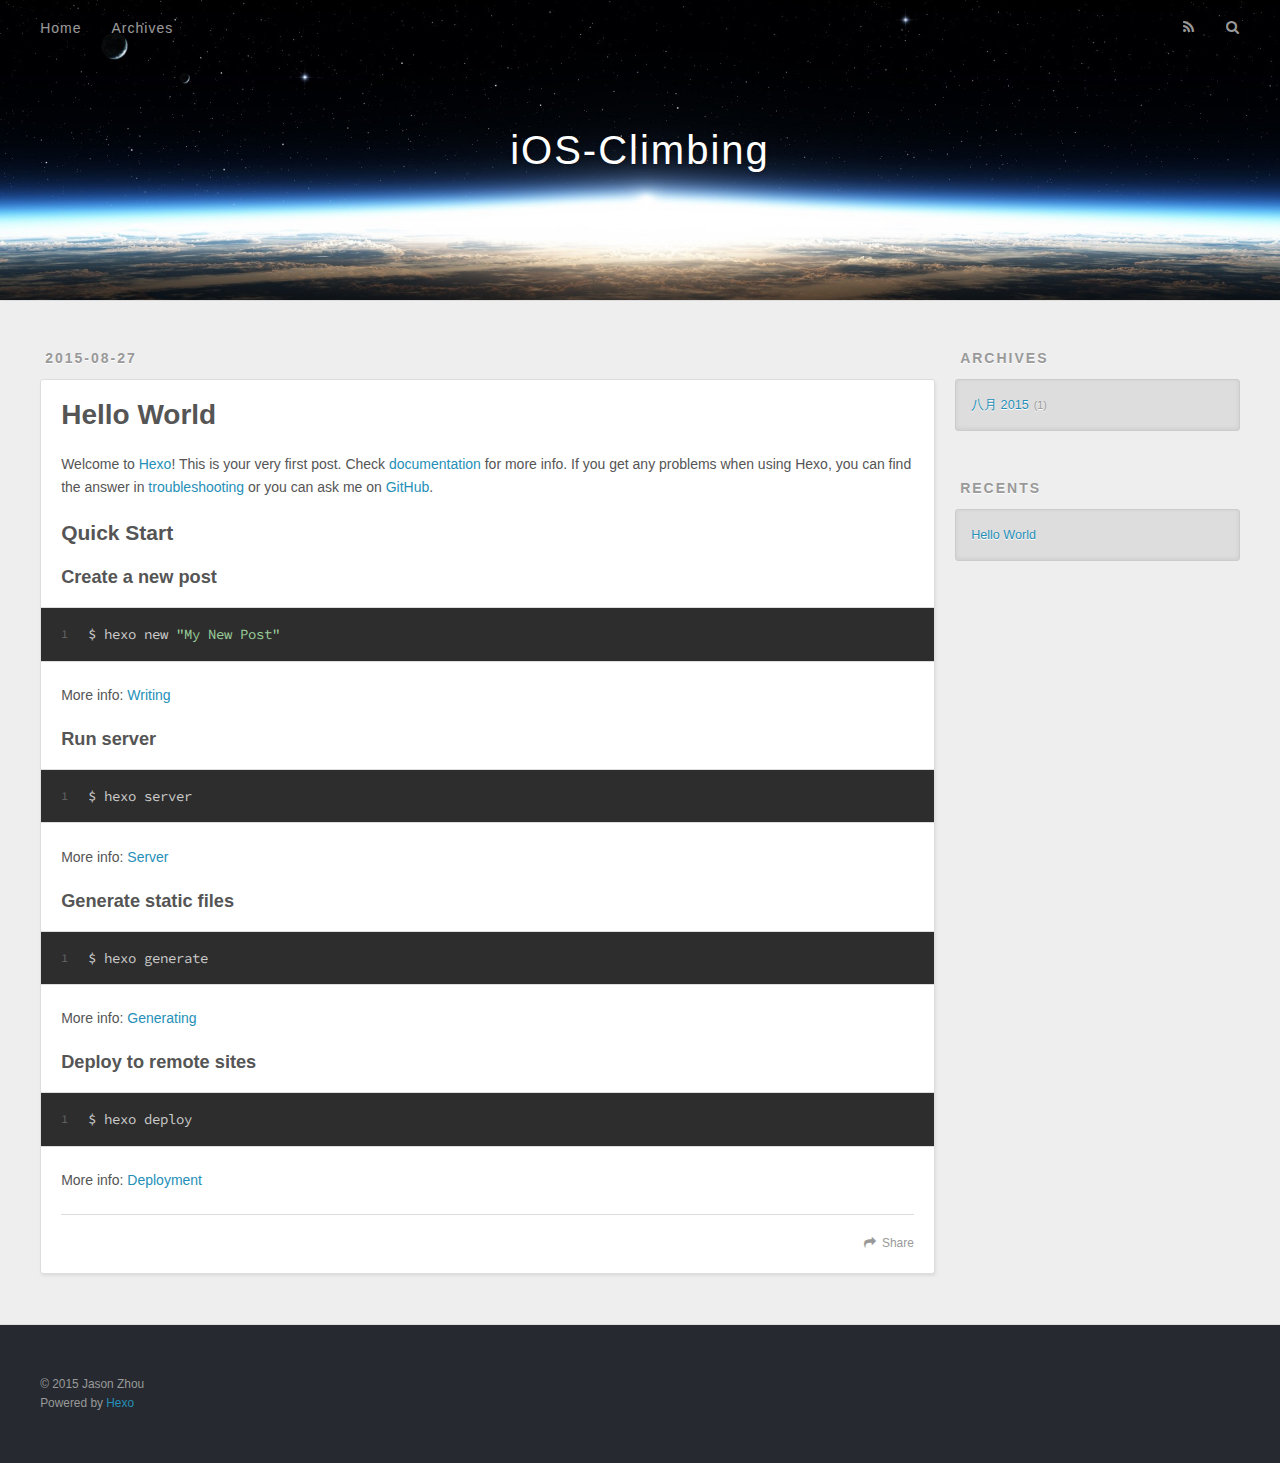
==== index.html @ b8e38a0d "Site updated: 2015-08-28 08:57:42" ====
<!DOCTYPE html>
<html>
<head>
  <meta charset="utf-8">
  
  <title>iOS-Climbing</title>
  <meta name="viewport" content="width=device-width, initial-scale=1, maximum-scale=1">
  <meta name="description" content="专注高级的iOS进阶技术学习讨论">
<meta property="og:type" content="website">
<meta property="og:title" content="iOS-Climbing">
<meta property="og:url" content="http://yoursite.com/index.html">
<meta property="og:site_name" content="iOS-Climbing">
<meta property="og:description" content="专注高级的iOS进阶技术学习讨论">
<meta name="twitter:card" content="summary">
<meta name="twitter:title" content="iOS-Climbing">
<meta name="twitter:description" content="专注高级的iOS进阶技术学习讨论">
  
    <link rel="alternative" href="/atom.xml" title="iOS-Climbing" type="application/atom+xml">
  
  
    <link rel="icon" href="/favicon.png">
  
  <link href="//fonts.googleapis.com/css?family=Source+Code+Pro" rel="stylesheet" type="text/css">
  <link rel="stylesheet" href="/css/style.css" type="text/css">
  

</head>
<body>
  <div id="container">
    <div id="wrap">
      <header id="header">
  <div id="banner"></div>
  <div id="header-outer" class="outer">
    <div id="header-title" class="inner">
      <h1 id="logo-wrap">
        <a href="/" id="logo">iOS-Climbing</a>
      </h1>
      
    </div>
    <div id="header-inner" class="inner">
      <nav id="main-nav">
        <a id="main-nav-toggle" class="nav-icon"></a>
        
          <a class="main-nav-link" href="/">Home</a>
        
          <a class="main-nav-link" href="/archives">Archives</a>
        
      </nav>
      <nav id="sub-nav">
        
          <a id="nav-rss-link" class="nav-icon" href="/atom.xml" title="RSS Feed"></a>
        
        <a id="nav-search-btn" class="nav-icon" title="Search"></a>
      </nav>
      <div id="search-form-wrap">
        <form action="//google.com/search" method="get" accept-charset="UTF-8" class="search-form"><input type="search" name="q" results="0" class="search-form-input" placeholder="Search"><button type="submit" class="search-form-submit">&#xF002;</button><input type="hidden" name="sitesearch" value="http://yoursite.com"></form>
      </div>
    </div>
  </div>
</header>
      <div class="outer">
        <section id="main">
  
    <article id="post-hello-world" class="article article-type-post" itemscope itemprop="blogPost">
  <div class="article-meta">
    <a href="/2015/08/27/hello-world/" class="article-date">
  <time datetime="2015-08-27T14:31:22.000Z" itemprop="datePublished">2015-08-27</time>
</a>
    
  </div>
  <div class="article-inner">
    
    
      <header class="article-header">
        
  
    <h1 itemprop="name">
      <a class="article-title" href="/2015/08/27/hello-world/">Hello World</a>
    </h1>
  

      </header>
    
    <div class="article-entry" itemprop="articleBody">
      
        <p>Welcome to <a href="http://hexo.io/" target="_blank" rel="external">Hexo</a>! This is your very first post. Check <a href="http://hexo.io/docs/" target="_blank" rel="external">documentation</a> for more info. If you get any problems when using Hexo, you can find the answer in <a href="http://hexo.io/docs/troubleshooting.html" target="_blank" rel="external">troubleshooting</a> or you can ask me on <a href="https://github.com/hexojs/hexo/issues" target="_blank" rel="external">GitHub</a>.</p>
<h2 id="Quick_Start">Quick Start</h2><h3 id="Create_a_new_post">Create a new post</h3><figure class="highlight bash"><table><tr><td class="gutter"><pre><span class="line">1</span><br></pre></td><td class="code"><pre><span class="line">$ hexo new <span class="string">"My New Post"</span></span><br></pre></td></tr></table></figure>
<p>More info: <a href="http://hexo.io/docs/writing.html" target="_blank" rel="external">Writing</a></p>
<h3 id="Run_server">Run server</h3><figure class="highlight bash"><table><tr><td class="gutter"><pre><span class="line">1</span><br></pre></td><td class="code"><pre><span class="line">$ hexo server</span><br></pre></td></tr></table></figure>
<p>More info: <a href="http://hexo.io/docs/server.html" target="_blank" rel="external">Server</a></p>
<h3 id="Generate_static_files">Generate static files</h3><figure class="highlight bash"><table><tr><td class="gutter"><pre><span class="line">1</span><br></pre></td><td class="code"><pre><span class="line">$ hexo generate</span><br></pre></td></tr></table></figure>
<p>More info: <a href="http://hexo.io/docs/generating.html" target="_blank" rel="external">Generating</a></p>
<h3 id="Deploy_to_remote_sites">Deploy to remote sites</h3><figure class="highlight bash"><table><tr><td class="gutter"><pre><span class="line">1</span><br></pre></td><td class="code"><pre><span class="line">$ hexo deploy</span><br></pre></td></tr></table></figure>
<p>More info: <a href="http://hexo.io/docs/deployment.html" target="_blank" rel="external">Deployment</a></p>

      
    </div>
    <footer class="article-footer">
      <a data-url="http://yoursite.com/2015/08/27/hello-world/" data-id="ciduxd9170000769v9jvogyg9" class="article-share-link">Share</a>
      
      
    </footer>
  </div>
  
</article>


  
  
</section>
        
          <aside id="sidebar">
  
    
  
    
  
    
  
    
  <div class="widget-wrap">
    <h3 class="widget-title">Archives</h3>
    <div class="widget">
      <ul class="archive-list"><li class="archive-list-item"><a class="archive-list-link" href="/archives/2015/08/">八月 2015</a><span class="archive-list-count">1</span></li></ul>
    </div>
  </div>

  
    
  <div class="widget-wrap">
    <h3 class="widget-title">Recents</h3>
    <div class="widget">
      <ul>
        
          <li>
            <a href="/2015/08/27/hello-world/">Hello World</a>
          </li>
        
      </ul>
    </div>
  </div>

  
</aside>
        
      </div>
      <footer id="footer">
  
  <div class="outer">
    <div id="footer-info" class="inner">
      &copy; 2015 Jason Zhou<br>
      Powered by <a href="http://hexo.io/" target="_blank">Hexo</a>
    </div>
  </div>
</footer>
    </div>
    <nav id="mobile-nav">
  
    <a href="/" class="mobile-nav-link">Home</a>
  
    <a href="/archives" class="mobile-nav-link">Archives</a>
  
</nav>
    

<script src="//ajax.googleapis.com/ajax/libs/jquery/2.0.3/jquery.min.js"></script>


  <link rel="stylesheet" href="/fancybox/jquery.fancybox.css" type="text/css">
  <script src="/fancybox/jquery.fancybox.pack.js" type="text/javascript"></script>


<script src="/js/script.js" type="text/javascript"></script>

  </div>
</body>
</html>
---- css/style.css ----
body {
  width: 100%;
}
body:before,
body:after {
  content: "";
  display: table;
}
body:after {
  clear: both;
}
html,
body,
div,
span,
applet,
object,
iframe,
h1,
h2,
h3,
h4,
h5,
h6,
p,
blockquote,
pre,
a,
abbr,
acronym,
address,
big,
cite,
code,
del,
dfn,
em,
img,
ins,
kbd,
q,
s,
samp,
small,
strike,
strong,
sub,
sup,
tt,
var,
dl,
dt,
dd,
ol,
ul,
li,
fieldset,
form,
label,
legend,
table,
caption,
tbody,
tfoot,
thead,
tr,
th,
td {
  margin: 0;
  padding: 0;
  border: 0;
  outline: 0;
  font-weight: inherit;
  font-style: inherit;
  font-family: inherit;
  font-size: 100%;
  vertical-align: baseline;
}
body {
  line-height: 1;
  color: #000;
  background: #fff;
}
ol,
ul {
  list-style: none;
}
table {
  border-collapse: separate;
  border-spacing: 0;
  vertical-align: middle;
}
caption,
th,
td {
  text-align: left;
  font-weight: normal;
  vertical-align: middle;
}
a img {
  border: none;
}
input,
button {
  margin: 0;
  padding: 0;
}
input::-moz-focus-inner,
button::-moz-focus-inner {
  border: 0;
  padding: 0;
}
@font-face {
  font-family: FontAwesome;
  font-style: normal;
  font-weight: normal;
  src: url("fonts/fontawesome-webfont.eot?v=#4.0.3");
  src: url("fonts/fontawesome-webfont.eot?#iefix&v=#4.0.3") format("embedded-opentype"), url("fonts/fontawesome-webfont.woff?v=#4.0.3") format("woff"), url("fonts/fontawesome-webfont.ttf?v=#4.0.3") format("truetype"), url("fonts/fontawesome-webfont.svg#fontawesomeregular?v=#4.0.3") format("svg");
}
html,
body,
#container {
  height: 100%;
}
body {
  background: #eee;
  font: 14px "Helvetica Neue", Helvetica, Arial, sans-serif;
  -webkit-text-size-adjust: 100%;
}
.outer {
  max-width: 1220px;
  margin: 0 auto;
  padding: 0 20px;
}
.outer:before,
.outer:after {
  content: "";
  display: table;
}
.outer:after {
  clear: both;
}
.inner {
  display: inline;
  float: left;
  width: 98.33333333333333%;
  margin: 0 0.833333333333333%;
}
.left,
.alignleft {
  float: left;
}
.right,
.alignright {
  float: right;
}
.clear {
  clear: both;
}
#container {
  position: relative;
}
.mobile-nav-on {
  overflow: hidden;
}
#wrap {
  height: 100%;
  width: 100%;
  position: absolute;
  top: 0;
  left: 0;
  -webkit-transition: 0.2s ease-out;
  -moz-transition: 0.2s ease-out;
  -ms-transition: 0.2s ease-out;
  transition: 0.2s ease-out;
  z-index: 1;
  background: #eee;
}
.mobile-nav-on #wrap {
  left: 280px;
}
@media screen and (min-width: 768px) {
  #main {
    display: inline;
    float: left;
    width: 73.33333333333333%;
    margin: 0 0.833333333333333%;
  }
}
.article-date,
.article-category-link,
.archive-year,
.widget-title {
  text-decoration: none;
  text-transform: uppercase;
  letter-spacing: 2px;
  color: #999;
  margin-bottom: 1em;
  margin-left: 5px;
  line-height: 1em;
  text-shadow: 0 1px #fff;
  font-weight: bold;
}
.article-inner,
.archive-article-inner {
  background: #fff;
  -webkit-box-shadow: 1px 2px 3px #ddd;
  box-shadow: 1px 2px 3px #ddd;
  border: 1px solid #ddd;
  -webkit-border-radius: 3px;
  border-radius: 3px;
}
.article-entry h1,
.widget h1 {
  font-size: 2em;
}
.article-entry h2,
.widget h2 {
  font-size: 1.5em;
}
.article-entry h3,
.widget h3 {
  font-size: 1.3em;
}
.article-entry h4,
.widget h4 {
  font-size: 1.2em;
}
.article-entry h5,
.widget h5 {
  font-size: 1em;
}
.article-entry h6,
.widget h6 {
  font-size: 1em;
  color: #999;
}
.article-entry hr,
.widget hr {
  border: 1px dashed #ddd;
}
.article-entry strong,
.widget strong {
  font-weight: bold;
}
.article-entry em,
.widget em,
.article-entry cite,
.widget cite {
  font-style: italic;
}
.article-entry sup,
.widget sup,
.article-entry sub,
.widget sub {
  font-size: 0.75em;
  line-height: 0;
  position: relative;
  vertical-align: baseline;
}
.article-entry sup,
.widget sup {
  top: -0.5em;
}
.article-entry sub,
.widget sub {
  bottom: -0.2em;
}
.article-entry small,
.widget small {
  font-size: 0.85em;
}
.article-entry acronym,
.widget acronym,
.article-entry abbr,
.widget abbr {
  border-bottom: 1px dotted;
}
.article-entry ul,
.widget ul,
.article-entry ol,
.widget ol,
.article-entry dl,
.widget dl {
  margin: 0 20px;
  line-height: 1.6em;
}
.article-entry ul ul,
.widget ul ul,
.article-entry ol ul,
.widget ol ul,
.article-entry ul ol,
.widget ul ol,
.article-entry ol ol,
.widget ol ol {
  margin-top: 0;
  margin-bottom: 0;
}
.article-entry ul,
.widget ul {
  list-style: disc;
}
.article-entry ol,
.widget ol {
  list-style: decimal;
}
.article-entry dt,
.widget dt {
  font-weight: bold;
}
#header {
  height: 300px;
  position: relative;
  border-bottom: 1px solid #ddd;
}
#header:before,
#header:after {
  content: "";
  position: absolute;
  left: 0;
  right: 0;
  height: 40px;
}
#header:before {
  top: 0;
  background: -webkit-linear-gradient(rgba(0,0,0,0.2), transparent);
  background: -moz-linear-gradient(rgba(0,0,0,0.2), transparent);
  background: -ms-linear-gradient(rgba(0,0,0,0.2), transparent);
  background: linear-gradient(rgba(0,0,0,0.2), transparent);
}
#header:after {
  bottom: 0;
  background: -webkit-linear-gradient(transparent, rgba(0,0,0,0.2));
  background: -moz-linear-gradient(transparent, rgba(0,0,0,0.2));
  background: -ms-linear-gradient(transparent, rgba(0,0,0,0.2));
  background: linear-gradient(transparent, rgba(0,0,0,0.2));
}
#header-outer {
  height: 100%;
  position: relative;
}
#header-inner {
  position: relative;
  overflow: hidden;
}
#banner {
  position: absolute;
  top: 0;
  left: 0;
  width: 100%;
  height: 100%;
  background: url("images/banner.jpg") center #000;
  -webkit-background-size: cover;
  -moz-background-size: cover;
  background-size: cover;
  z-index: -1;
}
#header-title {
  text-align: center;
  height: 40px;
  position: absolute;
  top: 50%;
  left: 0;
  margin-top: -20px;
}
#logo,
#subtitle {
  text-decoration: none;
  color: #fff;
  font-weight: 300;
  text-shadow: 0 1px 4px rgba(0,0,0,0.3);
}
#logo {
  font-size: 40px;
  line-height: 40px;
  letter-spacing: 2px;
}
#subtitle {
  font-size: 16px;
  line-height: 16px;
  letter-spacing: 1px;
}
#subtitle-wrap {
  margin-top: 16px;
}
#main-nav {
  float: left;
  margin-left: -15px;
}
.nav-icon,
.main-nav-link {
  float: left;
  color: #fff;
  opacity: 0.6;
  text-decoration: none;
  text-shadow: 0 1px rgba(0,0,0,0.2);
  -webkit-transition: opacity 0.2s;
  -moz-transition: opacity 0.2s;
  -ms-transition: opacity 0.2s;
  transition: opacity 0.2s;
  display: block;
  padding: 20px 15px;
}
.nav-icon:hover,
.main-nav-link:hover {
  opacity: 1;
}
.nav-icon {
  font-family: FontAwesome;
  text-align: center;
  font-size: 14px;
  width: 14px;
  height: 14px;
  padding: 20px 15px;
  position: relative;
  cursor: pointer;
}
.main-nav-link {
  font-weight: 300;
  letter-spacing: 1px;
}
@media screen and (max-width: 479px) {
  .main-nav-link {
    display: none;
  }
}
#main-nav-toggle {
  display: none;
}
#main-nav-toggle:before {
  content: "\f0c9";
}
@media screen and (max-width: 479px) {
  #main-nav-toggle {
    display: block;
  }
}
#sub-nav {
  float: right;
  margin-right: -15px;
}
#nav-rss-link:before {
  content: "\f09e";
}
#nav-search-btn:before {
  content: "\f002";
}
#search-form-wrap {
  position: absolute;
  top: 15px;
  width: 150px;
  height: 30px;
  right: -150px;
  opacity: 0;
  -webkit-transition: 0.2s ease-out;
  -moz-transition: 0.2s ease-out;
  -ms-transition: 0.2s ease-out;
  transition: 0.2s ease-out;
}
#search-form-wrap.on {
  opacity: 1;
  right: 0;
}
@media screen and (max-width: 479px) {
  #search-form-wrap {
    width: 100%;
    right: -100%;
  }
}
.search-form {
  position: absolute;
  top: 0;
  left: 0;
  right: 0;
  background: #fff;
  padding: 5px 15px;
  -webkit-border-radius: 15px;
  border-radius: 15px;
  -webkit-box-shadow: 0 0 10px rgba(0,0,0,0.3);
  box-shadow: 0 0 10px rgba(0,0,0,0.3);
}
.search-form-input {
  border: none;
  background: none;
  color: #555;
  width: 100%;
  font: 13px "Helvetica Neue", Helvetica, Arial, sans-serif;
  outline: none;
}
.search-form-input::-webkit-search-results-decoration,
.search-form-input::-webkit-search-cancel-button {
  -webkit-appearance: none;
}
.search-form-submit {
  position: absolute;
  top: 50%;
  right: 10px;
  margin-top: -7px;
  font: 13px FontAwesome;
  border: none;
  background: none;
  color: #bbb;
  cursor: pointer;
}
.search-form-submit:hover,
.search-form-submit:focus {
  color: #777;
}
.article {
  margin: 50px 0;
}
.article-inner {
  overflow: hidden;
}
.article-meta:before,
.article-meta:after {
  content: "";
  display: table;
}
.article-meta:after {
  clear: both;
}
.article-date {
  float: left;
}
.article-category {
  float: left;
  line-height: 1em;
  color: #ccc;
  text-shadow: 0 1px #fff;
  margin-left: 8px;
}
.article-category:before {
  content: "\2022";
}
.article-category-link {
  margin: 0 12px 1em;
}
.article-header {
  padding: 20px 20px 0;
}
.article-title {
  text-decoration: none;
  font-size: 2em;
  font-weight: bold;
  color: #555;
  line-height: 1.1em;
  -webkit-transition: color 0.2s;
  -moz-transition: color 0.2s;
  -ms-transition: color 0.2s;
  transition: color 0.2s;
}
a.article-title:hover {
  color: #258fb8;
}
.article-entry {
  color: #555;
  padding: 0 20px;
}
.article-entry:before,
.article-entry:after {
  content: "";
  display: table;
}
.article-entry:after {
  clear: both;
}
.article-entry p,
.article-entry table {
  line-height: 1.6em;
  margin: 1.6em 0;
}
.article-entry h1,
.article-entry h2,
.article-entry h3,
.article-entry h4,
.article-entry h5,
.article-entry h6 {
  font-weight: bold;
}
.article-entry h1,
.article-entry h2,
.article-entry h3,
.article-entry h4,
.article-entry h5,
.article-entry h6 {
  line-height: 1.1em;
  margin: 1.1em 0;
}
.article-entry a {
  color: #258fb8;
  text-decoration: none;
}
.article-entry a:hover {
  text-decoration: underline;
}
.article-entry ul,
.article-entry ol,
.article-entry dl {
  margin-top: 1.6em;
  margin-bottom: 1.6em;
}
.article-entry img,
.article-entry video {
  max-width: 100%;
  height: auto;
  display: block;
  margin: auto;
}
.article-entry iframe {
  border: none;
}
.article-entry table {
  width: 100%;
  border-collapse: collapse;
  border-spacing: 0;
}
.article-entry th {
  font-weight: bold;
  border-bottom: 3px solid #ddd;
  padding-bottom: 0.5em;
}
.article-entry td {
  border-bottom: 1px solid #ddd;
  padding: 10px 0;
}
.article-entry blockquote {
  font-family: Georgia, "Times New Roman", serif;
  font-size: 1.4em;
  margin: 1.6em 20px;
  text-align: center;
}
.article-entry blockquote footer {
  font-size: 14px;
  margin: 1.6em 0;
  font-family: "Helvetica Neue", Helvetica, Arial, sans-serif;
}
.article-entry blockquote footer cite:before {
  content: "—";
  padding: 0 0.5em;
}
.article-entry .pullquote {
  text-align: left;
  width: 45%;
  margin: 0;
}
.article-entry .pullquote.left {
  margin-left: 0.5em;
  margin-right: 1em;
}
.article-entry .pullquote.right {
  margin-right: 0.5em;
  margin-left: 1em;
}
.article-entry .caption {
  color: #999;
  display: block;
  font-size: 0.9em;
  margin-top: 0.5em;
  position: relative;
  text-align: center;
}
.article-entry .video-container {
  position: relative;
  padding-top: 56.25%;
  height: 0;
  overflow: hidden;
}
.article-entry .video-container iframe,
.article-entry .video-container object,
.article-entry .video-container embed {
  position: absolute;
  top: 0;
  left: 0;
  width: 100%;
  height: 100%;
  margin-top: 0;
}
.article-more-link a {
  display: inline-block;
  line-height: 1em;
  padding: 6px 15px;
  -webkit-border-radius: 15px;
  border-radius: 15px;
  background: #eee;
  color: #999;
  text-shadow: 0 1px #fff;
  text-decoration: none;
}
.article-more-link a:hover {
  background: #258fb8;
  color: #fff;
  text-decoration: none;
  text-shadow: 0 1px #1e7293;
}
.article-footer {
  font-size: 0.85em;
  line-height: 1.6em;
  border-top: 1px solid #ddd;
  padding-top: 1.6em;
  margin: 0 20px 20px;
}
.article-footer:before,
.article-footer:after {
  content: "";
  display: table;
}
.article-footer:after {
  clear: both;
}
.article-footer a {
  color: #999;
  text-decoration: none;
}
.article-footer a:hover {
  color: #555;
}
.article-tag-list-item {
  float: left;
  margin-right: 10px;
}
.article-tag-list-link:before {
  content: "#";
}
.article-comment-link {
  float: right;
}
.article-comment-link:before {
  content: "\f075";
  font-family: FontAwesome;
  padding-right: 8px;
}
.article-share-link {
  cursor: pointer;
  float: right;
  margin-left: 20px;
}
.article-share-link:before {
  content: "\f064";
  font-family: FontAwesome;
  padding-right: 6px;
}
#article-nav {
  position: relative;
}
#article-nav:before,
#article-nav:after {
  content: "";
  display: table;
}
#article-nav:after {
  clear: both;
}
@media screen and (min-width: 768px) {
  #article-nav {
    margin: 50px 0;
  }
  #article-nav:before {
    width: 8px;
    height: 8px;
    position: absolute;
    top: 50%;
    left: 50%;
    margin-top: -4px;
    margin-left: -4px;
    content: "";
    -webkit-border-radius: 50%;
    border-radius: 50%;
    background: #ddd;
    -webkit-box-shadow: 0 1px 2px #fff;
    box-shadow: 0 1px 2px #fff;
  }
}
.article-nav-link-wrap {
  text-decoration: none;
  text-shadow: 0 1px #fff;
  color: #999;
  -webkit-box-sizing: border-box;
  -moz-box-sizing: border-box;
  box-sizing: border-box;
  margin-top: 50px;
  text-align: center;
  display: block;
}
.article-nav-link-wrap:hover {
  color: #555;
}
@media screen and (min-width: 768px) {
  .article-nav-link-wrap {
    width: 50%;
    margin-top: 0;
  }
}
@media screen and (min-width: 768px) {
  #article-nav-newer {
    float: left;
    text-align: right;
    padding-right: 20px;
  }
}
@media screen and (min-width: 768px) {
  #article-nav-older {
    float: right;
    text-align: left;
    padding-left: 20px;
  }
}
.article-nav-caption {
  text-transform: uppercase;
  letter-spacing: 2px;
  color: #ddd;
  line-height: 1em;
  font-weight: bold;
}
#article-nav-newer .article-nav-caption {
  margin-right: -2px;
}
.article-nav-title {
  font-size: 0.85em;
  line-height: 1.6em;
  margin-top: 0.5em;
}
.article-share-box {
  position: absolute;
  display: none;
  background: #fff;
  -webkit-box-shadow: 1px 2px 10px rgba(0,0,0,0.2);
  box-shadow: 1px 2px 10px rgba(0,0,0,0.2);
  -webkit-border-radius: 3px;
  border-radius: 3px;
  margin-left: -145px;
  overflow: hidden;
  z-index: 1;
}
.article-share-box.on {
  display: block;
}
.article-share-input {
  width: 100%;
  background: none;
  -webkit-box-sizing: border-box;
  -moz-box-sizing: border-box;
  box-sizing: border-box;
  font: 14px "Helvetica Neue", Helvetica, Arial, sans-serif;
  padding: 0 15px;
  color: #555;
  outline: none;
  border: 1px solid #ddd;
  -webkit-border-radius: 3px 3px 0 0;
  border-radius: 3px 3px 0 0;
  height: 36px;
  line-height: 36px;
}
.article-share-links {
  background: #eee;
}
.article-share-links:before,
.article-share-links:after {
  content: "";
  display: table;
}
.article-share-links:after {
  clear: both;
}
.article-share-twitter,
.article-share-facebook,
.article-share-pinterest,
.article-share-google {
  width: 50px;
  height: 36px;
  display: block;
  float: left;
  position: relative;
  color: #999;
  text-shadow: 0 1px #fff;
}
.article-share-twitter:before,
.article-share-facebook:before,
.article-share-pinterest:before,
.article-share-google:before {
  font-size: 20px;
  font-family: FontAwesome;
  width: 20px;
  height: 20px;
  position: absolute;
  top: 50%;
  left: 50%;
  margin-top: -10px;
  margin-left: -10px;
  text-align: center;
}
.article-share-twitter:hover,
.article-share-facebook:hover,
.article-share-pinterest:hover,
.article-share-google:hover {
  color: #fff;
}
.article-share-twitter:before {
  content: "\f099";
}
.article-share-twitter:hover {
  background: #00aced;
  text-shadow: 0 1px #008abe;
}
.article-share-facebook:before {
  content: "\f09a";
}
.article-share-facebook:hover {
  background: #3b5998;
  text-shadow: 0 1px #2f477a;
}
.article-share-pinterest:before {
  content: "\f0d2";
}
.article-share-pinterest:hover {
  background: #cb2027;
  text-shadow: 0 1px #a21a1f;
}
.article-share-google:before {
  content: "\f0d5";
}
.article-share-google:hover {
  background: #dd4b39;
  text-shadow: 0 1px #be3221;
}
.article-gallery {
  background: #000;
  position: relative;
}
.article-gallery-photos {
  position: relative;
  overflow: hidden;
}
.article-gallery-img {
  display: none;
  max-width: 100%;
}
.article-gallery-img:first-child {
  display: block;
}
.article-gallery-img.loaded {
  position: absolute;
  display: block;
}
.article-gallery-img img {
  display: block;
  max-width: 100%;
  margin: 0 auto;
}
#comments {
  background: #fff;
  -webkit-box-shadow: 1px 2px 3px #ddd;
  box-shadow: 1px 2px 3px #ddd;
  padding: 20px;
  border: 1px solid #ddd;
  -webkit-border-radius: 3px;
  border-radius: 3px;
  margin: 50px 0;
}
#comments a {
  color: #258fb8;
}
.archives-wrap {
  margin: 50px 0;
}
.archives:before,
.archives:after {
  content: "";
  display: table;
}
.archives:after {
  clear: both;
}
.archive-year-wrap {
  margin-bottom: 1em;
}
.archives {
  -webkit-column-gap: 10px;
  -moz-column-gap: 10px;
  column-gap: 10px;
}
@media screen and (min-width: 480px) and (max-width: 767px) {
  .archives {
    -webkit-column-count: 2;
    -moz-column-count: 2;
    column-count: 2;
  }
}
@media screen and (min-width: 768px) {
  .archives {
    -webkit-column-count: 3;
    -moz-column-count: 3;
    column-count: 3;
  }
}
.archive-article {
  -webkit-column-break-inside: avoid;
  page-break-inside: avoid;
  overflow: hidden;
  break-inside: avoid-column;
}
.archive-article-inner {
  padding: 10px;
  margin-bottom: 15px;
}
.archive-article-title {
  text-decoration: none;
  font-weight: bold;
  color: #555;
  -webkit-transition: color 0.2s;
  -moz-transition: color 0.2s;
  -ms-transition: color 0.2s;
  transition: color 0.2s;
  line-height: 1.6em;
}
.archive-article-title:hover {
  color: #258fb8;
}
.archive-article-footer {
  margin-top: 1em;
}
.archive-article-date {
  color: #999;
  text-decoration: none;
  font-size: 0.85em;
  line-height: 1em;
  margin-bottom: 0.5em;
  display: block;
}
#page-nav {
  margin: 50px auto;
  background: #fff;
  -webkit-box-shadow: 1px 2px 3px #ddd;
  box-shadow: 1px 2px 3px #ddd;
  border: 1px solid #ddd;
  -webkit-border-radius: 3px;
  border-radius: 3px;
  text-align: center;
  color: #999;
  overflow: hidden;
}
#page-nav:before,
#page-nav:after {
  content: "";
  display: table;
}
#page-nav:after {
  clear: both;
}
#page-nav a,
#page-nav span {
  padding: 10px 20px;
  line-height: 1;
  height: 2ex;
}
#page-nav a {
  color: #999;
  text-decoration: none;
}
#page-nav a:hover {
  background: #999;
  color: #fff;
}
#page-nav .prev {
  float: left;
}
#page-nav .next {
  float: right;
}
#page-nav .page-number {
  display: inline-block;
}
@media screen and (max-width: 479px) {
  #page-nav .page-number {
    display: none;
  }
}
#page-nav .current {
  color: #555;
  font-weight: bold;
}
#page-nav .space {
  color: #ddd;
}
#footer {
  background: #262a30;
  padding: 50px 0;
  border-top: 1px solid #ddd;
  color: #999;
}
#footer a {
  color: #258fb8;
  text-decoration: none;
}
#footer a:hover {
  text-decoration: underline;
}
#footer-info {
  line-height: 1.6em;
  font-size: 0.85em;
}
.article-entry pre,
.article-entry .highlight {
  background: #2d2d2d;
  margin: 0 -20px;
  padding: 15px 20px;
  border-style: solid;
  border-color: #ddd;
  border-width: 1px 0;
  overflow: auto;
  color: #ccc;
  line-height: 22.400000000000002px;
}
.article-entry .highlight .gutter pre,
.article-entry .gist .gist-file .gist-data .line-numbers {
  color: #666;
  font-size: 0.85em;
}
.article-entry pre,
.article-entry code {
  font-family: "Source Code Pro", Consolas, Monaco, Menlo, Consolas, monospace;
}
.article-entry code {
  background: #eee;
  text-shadow: 0 1px #fff;
  padding: 0 0.3em;
}
.article-entry pre code {
  background: none;
  text-shadow: none;
  padding: 0;
}
.article-entry .highlight pre {
  border: none;
  margin: 0;
  padding: 0;
}
.article-entry .highlight table {
  margin: 0;
  width: auto;
}
.article-entry .highlight td {
  border: none;
  padding: 0;
}
.article-entry .highlight figcaption {
  font-size: 0.85em;
  color: #999;
  line-height: 1em;
  margin-bottom: 1em;
}
.article-entry .highlight figcaption:before,
.article-entry .highlight figcaption:after {
  content: "";
  display: table;
}
.article-entry .highlight figcaption:after {
  clear: both;
}
.article-entry .highlight figcaption a {
  float: right;
}
.article-entry .highlight .gutter pre {
  text-align: right;
  padding-right: 20px;
}
.article-entry .highlight .line {
  height: 22.400000000000002px;
}
.article-entry .gist {
  margin: 0 -20px;
  border-style: solid;
  border-color: #ddd;
  border-width: 1px 0;
  background: #2d2d2d;
  padding: 15px 20px 15px 0;
}
.article-entry .gist .gist-file {
  border: none;
  font-family: "Source Code Pro", Consolas, Monaco, Menlo, Consolas, monospace;
  margin: 0;
}
.article-entry .gist .gist-file .gist-data {
  background: none;
  border: none;
}
.article-entry .gist .gist-file .gist-data .line-numbers {
  background: none;
  border: none;
  padding: 0 20px 0 0;
}
.article-entry .gist .gist-file .gist-data .line-data {
  padding: 0 !important;
}
.article-entry .gist .gist-file .highlight {
  margin: 0;
  padding: 0;
  border: none;
}
.article-entry .gist .gist-file .gist-meta {
  background: #2d2d2d;
  color: #999;
  font: 0.85em "Helvetica Neue", Helvetica, Arial, sans-serif;
  text-shadow: 0 0;
  padding: 0;
  margin-top: 1em;
  margin-left: 20px;
}
.article-entry .gist .gist-file .gist-meta a {
  color: #258fb8;
  font-weight: normal;
}
.article-entry .gist .gist-file .gist-meta a:hover {
  text-decoration: underline;
}
pre .comment,
pre .title {
  color: #999;
}
pre .variable,
pre .attribute,
pre .tag,
pre .regexp,
pre .ruby .constant,
pre .xml .tag .title,
pre .xml .pi,
pre .xml .doctype,
pre .html .doctype,
pre .css .id,
pre .css .class,
pre .css .pseudo {
  color: #f2777a;
}
pre .number,
pre .preprocessor,
pre .built_in,
pre .literal,
pre .params,
pre .constant {
  color: #f99157;
}
pre .class,
pre .ruby .class .title,
pre .css .rules .attribute {
  color: #9c9;
}
pre .string,
pre .value,
pre .inheritance,
pre .header,
pre .ruby .symbol,
pre .xml .cdata {
  color: #9c9;
}
pre .css .hexcolor {
  color: #6cc;
}
pre .function,
pre .python .decorator,
pre .python .title,
pre .ruby .function .title,
pre .ruby .title .keyword,
pre .perl .sub,
pre .javascript .title,
pre .coffeescript .title {
  color: #69c;
}
pre .keyword,
pre .javascript .function {
  color: #c9c;
}
@media screen and (max-width: 479px) {
  #mobile-nav {
    position: absolute;
    top: 0;
    left: 0;
    width: 280px;
    height: 100%;
    background: #191919;
    border-right: 1px solid #fff;
  }
}
@media screen and (max-width: 479px) {
  .mobile-nav-link {
    display: block;
    color: #999;
    text-decoration: none;
    padding: 15px 20px;
    font-weight: bold;
  }
  .mobile-nav-link:hover {
    color: #fff;
  }
}
@media screen and (min-width: 768px) {
  #sidebar {
    display: inline;
    float: left;
    width: 23.333333333333332%;
    margin: 0 0.833333333333333%;
  }
}
.widget-wrap {
  margin: 50px 0;
}
.widget {
  color: #777;
  text-shadow: 0 1px #fff;
  background: #ddd;
  -webkit-box-shadow: 0 -1px 4px #ccc inset;
  box-shadow: 0 -1px 4px #ccc inset;
  border: 1px solid #ccc;
  padding: 15px;
  -webkit-border-radius: 3px;
  border-radius: 3px;
}
.widget a {
  color: #258fb8;
  text-decoration: none;
}
.widget a:hover {
  text-decoration: underline;
}
.widget ul ul,
.widget ol ul,
.widget dl ul,
.widget ul ol,
.widget ol ol,
.widget dl ol,
.widget ul dl,
.widget ol dl,
.widget dl dl {
  margin-left: 15px;
  list-style: disc;
}
.widget {
  line-height: 1.6em;
  word-wrap: break-word;
  font-size: 0.9em;
}
.widget ul,
.widget ol {
  list-style: none;
  margin: 0;
}
.widget ul ul,
.widget ol ul,
.widget ul ol,
.widget ol ol {
  margin: 0 20px;
}
.widget ul ul,
.widget ol ul {
  list-style: disc;
}
.widget ul ol,
.widget ol ol {
  list-style: decimal;
}
.category-list-count,
.tag-list-count,
.archive-list-count {
  padding-left: 5px;
  color: #999;
  font-size: 0.85em;
}
.category-list-count:before,
.tag-list-count:before,
.archive-list-count:before {
  content: "(";
}
.category-list-count:after,
.tag-list-count:after,
.archive-list-count:after {
  content: ")";
}
.tagcloud a {
  margin-right: 5px;
  display: inline-block;
}
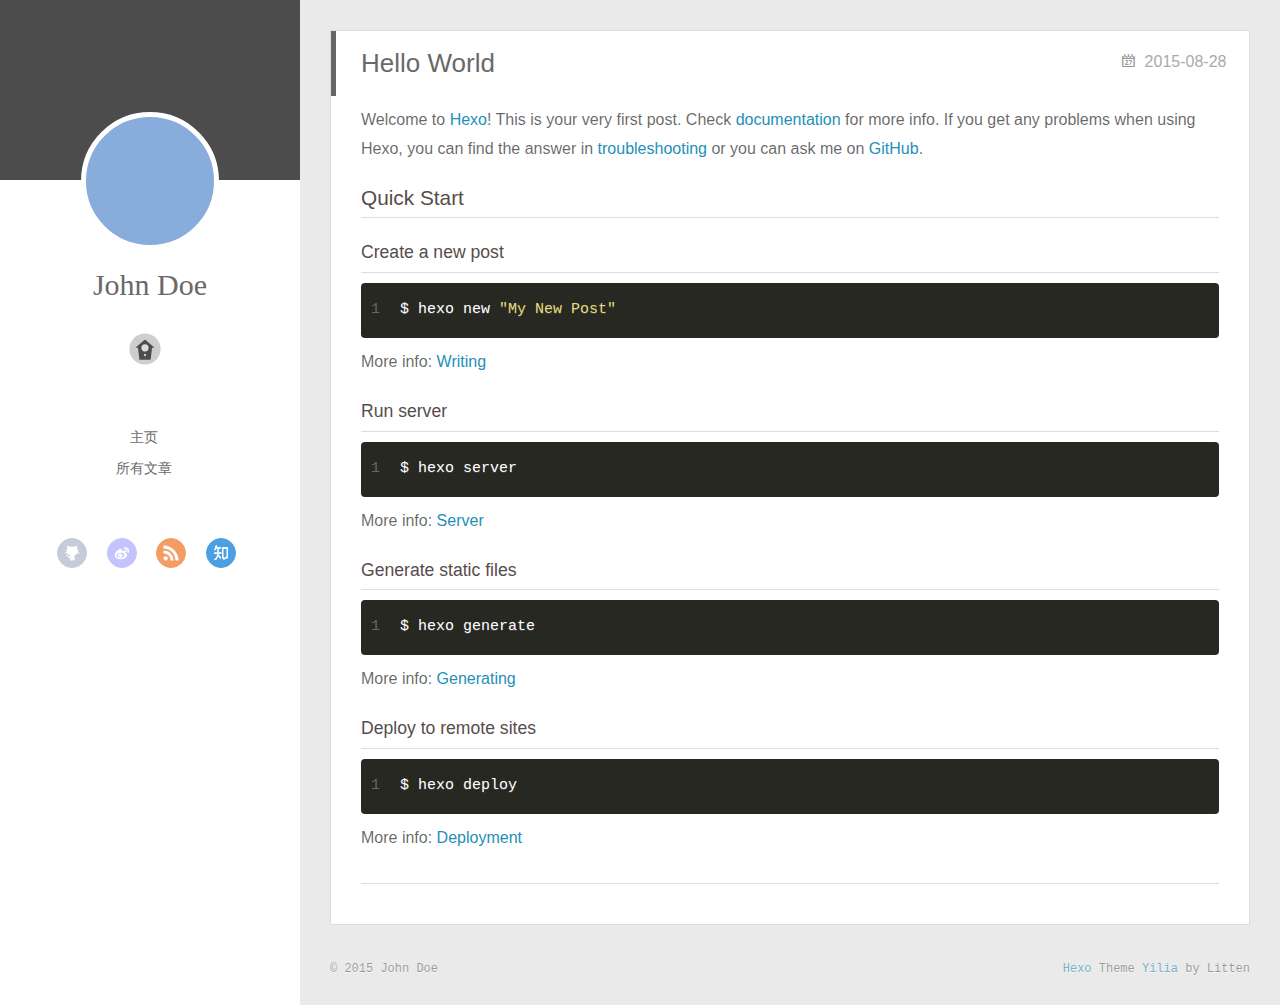
==== commit 17f35c9c: "Site updated: 2015-08-28 11:33:40" ====
--- a/index.html
+++ b/index.html
@@ -3,83 +3,218 @@
 <head>
   <meta charset="utf-8">
   
-  <title>iOS-Climbing</title>
+  <title>Hexo</title>
   <meta name="viewport" content="width=device-width, initial-scale=1, maximum-scale=1">
-  <meta name="description" content="专注高级的iOS进阶技术学习讨论">
+  <meta name="description">
 <meta property="og:type" content="website">
-<meta property="og:title" content="iOS-Climbing">
+<meta property="og:title" content="Hexo">
 <meta property="og:url" content="http://yoursite.com/index.html">
-<meta property="og:site_name" content="iOS-Climbing">
-<meta property="og:description" content="专注高级的iOS进阶技术学习讨论">
+<meta property="og:site_name" content="Hexo">
+<meta property="og:description">
 <meta name="twitter:card" content="summary">
-<meta name="twitter:title" content="iOS-Climbing">
-<meta name="twitter:description" content="专注高级的iOS进阶技术学习讨论">
-  
-    <link rel="alternative" href="/atom.xml" title="iOS-Climbing" type="application/atom+xml">
+<meta name="twitter:title" content="Hexo">
+<meta name="twitter:description">
+  
+    <link rel="alternative" href="/atom.xml" title="Hexo" type="application/atom+xml">
   
   
     <link rel="icon" href="/favicon.png">
   
-  <link href="//fonts.googleapis.com/css?family=Source+Code+Pro" rel="stylesheet" type="text/css">
   <link rel="stylesheet" href="/css/style.css" type="text/css">
-  
-
 </head>
 <body>
   <div id="container">
-    <div id="wrap">
-      <header id="header">
-  <div id="banner"></div>
-  <div id="header-outer" class="outer">
-    <div id="header-title" class="inner">
-      <h1 id="logo-wrap">
-        <a href="/" id="logo">iOS-Climbing</a>
-      </h1>
-      
-    </div>
-    <div id="header-inner" class="inner">
-      <nav id="main-nav">
-        <a id="main-nav-toggle" class="nav-icon"></a>
-        
-          <a class="main-nav-link" href="/">Home</a>
-        
-          <a class="main-nav-link" href="/archives">Archives</a>
-        
-      </nav>
-      <nav id="sub-nav">
-        
-          <a id="nav-rss-link" class="nav-icon" href="/atom.xml" title="RSS Feed"></a>
-        
-        <a id="nav-search-btn" class="nav-icon" title="Search"></a>
-      </nav>
-      <div id="search-form-wrap">
-        <form action="//google.com/search" method="get" accept-charset="UTF-8" class="search-form"><input type="search" name="q" results="0" class="search-form-input" placeholder="Search"><button type="submit" class="search-form-submit">&#xF002;</button><input type="hidden" name="sitesearch" value="http://yoursite.com"></form>
-      </div>
-    </div>
-  </div>
-</header>
-      <div class="outer">
-        <section id="main">
+    <div class="left-col">
+    <div class="overlay"></div>
+<div class="intrude-less">
+	<header id="header" class="inner">
+		<a href="/" class="profilepic">
+			
+			<img lazy-src="null" class="js-avatar">
+			
+		</a>
+
+		<hgroup>
+		  <h1 class="header-author"><a href="/">John Doe</a></h1>
+		</hgroup>
+
+		
+
+		
+			<div class="switch-btn">
+				<div class="icon">
+					<div class="icon-ctn">
+						<div class="icon-wrap icon-house" data-idx="0">
+							<div class="birdhouse"></div>
+							<div class="birdhouse_holes"></div>
+						</div>
+						<div class="icon-wrap icon-ribbon hide" data-idx="1">
+							<div class="ribbon"></div>
+						</div>
+						
+						<div class="icon-wrap icon-link hide" data-idx="2">
+							<div class="loopback_l"></div>
+							<div class="loopback_r"></div>
+						</div>
+						
+						
+						<div class="icon-wrap icon-me hide" data-idx="3">
+							<div class="user"></div>
+							<div class="shoulder"></div>
+						</div>
+						
+					</div>
+					
+				</div>
+				<div class="tips-box hide">
+					<div class="tips-arrow"></div>
+					<ul class="tips-inner">
+						<li>菜单</li>
+						<li>标签</li>
+						
+						<li>友情链接</li>
+						
+						
+						<li>关于我</li>
+						
+					</ul>
+				</div>
+			</div>
+		
+
+		<div class="switch-area">
+			<div class="switch-wrap">
+				<section class="switch-part switch-part1">
+					<nav class="header-menu">
+						<ul>
+						
+							<li><a href="/">主页</a></li>
+				        
+							<li><a href="/archives">所有文章</a></li>
+				        
+						</ul>
+					</nav>
+					<nav class="header-nav">
+						<div class="social">
+							
+								<a class="github" target="_blank" href="/#" title="github">github</a>
+					        
+								<a class="weibo" target="_blank" href="/#" title="weibo">weibo</a>
+					        
+								<a class="rss" target="_blank" href="/#" title="rss">rss</a>
+					        
+								<a class="zhihu" target="_blank" href="/#" title="zhihu">zhihu</a>
+					        
+						</div>
+					</nav>
+				</section>
+				
+				
+				<section class="switch-part switch-part2">
+					<div class="widget tagcloud" id="js-tagcloud">
+						
+					</div>
+				</section>
+				
+				
+				
+				<section class="switch-part switch-part3">
+					<div id="js-friends">
+					
+			          <a target="_blank" class="main-nav-link switch-friends-link" href="http://localhost:4000/">奥巴马的博客</a>
+			        
+			          <a target="_blank" class="main-nav-link switch-friends-link" href="http://localhost:4000/">卡卡的美丽传说</a>
+			        
+			          <a target="_blank" class="main-nav-link switch-friends-link" href="http://localhost:4000/">本泽马的博客</a>
+			        
+			          <a target="_blank" class="main-nav-link switch-friends-link" href="http://localhost:4000/">吉格斯的博客</a>
+			        
+			          <a target="_blank" class="main-nav-link switch-friends-link" href="http://localhost:4000/">习大大大不同</a>
+			        
+			          <a target="_blank" class="main-nav-link switch-friends-link" href="http://localhost:4000/">托蒂的博客</a>
+			        
+			        </div>
+				</section>
+				
+
+				
+				
+				<section class="switch-part switch-part4">
+				
+					<div id="js-aboutme">我是谁，我从哪里来，我到哪里去？我就是我，是颜色不一样的吃货…</div>
+				</section>
+				
+			</div>
+		</div>
+	</header>				
+</div>
+    </div>
+    <div class="mid-col">
+      <nav id="mobile-nav">
+  	<div class="overlay">
+  		<div class="slider-trigger"></div>
+  		<h1 class="header-author js-mobile-header hide">John Doe</h1>
+  	</div>
+	<div class="intrude-less">
+		<header id="header" class="inner">
+			<div class="profilepic">
+				<img lazy-src="null" class="js-avatar">
+			</div>
+			<hgroup>
+			  <h1 class="header-author">John Doe</h1>
+			</hgroup>
+			
+			<nav class="header-menu">
+				<ul>
+				
+					<li><a href="/">主页</a></li>
+		        
+					<li><a href="/archives">所有文章</a></li>
+		        
+		        <div class="clearfix"></div>
+				</ul>
+			</nav>
+			<nav class="header-nav">
+				<div class="social">
+					
+						<a class="github" target="_blank" href="/#" title="github">github</a>
+			        
+						<a class="weibo" target="_blank" href="/#" title="weibo">weibo</a>
+			        
+						<a class="rss" target="_blank" href="/#" title="rss">rss</a>
+			        
+						<a class="zhihu" target="_blank" href="/#" title="zhihu">zhihu</a>
+			        
+				</div>
+			</nav>
+		</header>				
+	</div>
+</nav>
+      <div class="body-wrap">
   
     <article id="post-hello-world" class="article article-type-post" itemscope itemprop="blogPost">
-  <div class="article-meta">
-    <a href="/2015/08/27/hello-world/" class="article-date">
-  <time datetime="2015-08-27T14:31:22.000Z" itemprop="datePublished">2015-08-27</time>
+  
+    <div class="article-meta">
+      <a href="/2015/08/28/hello-world/" class="article-date">
+  	<time datetime="2015-08-28T02:47:47.000Z" itemprop="datePublished">2015-08-28</time>
 </a>
-    
-  </div>
+    </div>
+  
   <div class="article-inner">
+    
+      <input type="hidden" class="isFancy" />
     
     
       <header class="article-header">
         
   
     <h1 itemprop="name">
-      <a class="article-title" href="/2015/08/27/hello-world/">Hello World</a>
+      <a class="article-title" href="/2015/08/28/hello-world/">Hello World</a>
     </h1>
   
 
       </header>
+      
     
     <div class="article-entry" itemprop="articleBody">
       
@@ -95,82 +230,87 @@
 
       
     </div>
-    <footer class="article-footer">
-      <a data-url="http://yoursite.com/2015/08/27/hello-world/" data-id="ciduxd9170000769v9jvogyg9" class="article-share-link">Share</a>
-      
-      
-    </footer>
+    
+    <div class="article-info article-info-index">
+      
+      
+      
+
+      
+      <div class="clearfix"></div>
+    </div>
+    
   </div>
   
 </article>
 
 
-  
-  
-</section>
-        
-          <aside id="sidebar">
-  
-    
-  
-    
-  
-    
-  
-    
-  <div class="widget-wrap">
-    <h3 class="widget-title">Archives</h3>
-    <div class="widget">
-      <ul class="archive-list"><li class="archive-list-item"><a class="archive-list-link" href="/archives/2015/08/">八月 2015</a><span class="archive-list-count">1</span></li></ul>
-    </div>
-  </div>
-
-  
-    
-  <div class="widget-wrap">
-    <h3 class="widget-title">Recents</h3>
-    <div class="widget">
-      <ul>
-        
-          <li>
-            <a href="/2015/08/27/hello-world/">Hello World</a>
-          </li>
-        
-      </ul>
-    </div>
-  </div>
-
-  
-</aside>
-        
-      </div>
+
+
+
+
+
+  
+  
+</div>
       <footer id="footer">
-  
   <div class="outer">
-    <div id="footer-info" class="inner">
-      &copy; 2015 Jason Zhou<br>
-      Powered by <a href="http://hexo.io/" target="_blank">Hexo</a>
+    <div id="footer-info">
+    	<div class="footer-left">
+    		&copy; 2015 John Doe
+    	</div>
+      	<div class="footer-right">
+      		<a href="http://hexo.io/" target="_blank">Hexo</a>  Theme <a href="https://github.com/litten/hexo-theme-yilia" target="_blank">Yilia</a> by Litten
+      	</div>
     </div>
   </div>
 </footer>
     </div>
-    <nav id="mobile-nav">
-  
-    <a href="/" class="mobile-nav-link">Home</a>
-  
-    <a href="/archives" class="mobile-nav-link">Archives</a>
-  
-</nav>
-    
-
-<script src="//ajax.googleapis.com/ajax/libs/jquery/2.0.3/jquery.min.js"></script>
-
-
+    
   <link rel="stylesheet" href="/fancybox/jquery.fancybox.css" type="text/css">
-  <script src="/fancybox/jquery.fancybox.pack.js" type="text/javascript"></script>
-
-
-<script src="/js/script.js" type="text/javascript"></script>
+
+
+<script>
+	var yiliaConfig = {
+		fancybox: true,
+		mathjax: true,
+		animate: true,
+		isHome: true,
+		isPost: false,
+		isArchive: false,
+		isTag: false,
+		isCategory: false,
+		open_in_new: false
+	}
+</script>
+<script src="http://7.url.cn/edu/jslib/comb/require-2.1.6,jquery-1.9.1.min.js" type="text/javascript"></script>
+<script src="/js/main.js" type="text/javascript"></script>
+
+
+
+
+
+
+<script type="text/x-mathjax-config">
+MathJax.Hub.Config({
+    tex2jax: {
+        inlineMath: [ ['$','$'], ["\\(","\\)"]  ],
+        processEscapes: true,
+        skipTags: ['script', 'noscript', 'style', 'textarea', 'pre', 'code']
+    }
+});
+
+MathJax.Hub.Queue(function() {
+    var all = MathJax.Hub.getAllJax(), i;
+    for(i=0; i < all.length; i += 1) {
+        all[i].SourceElement().parentNode.className += ' has-jax';                 
+    }       
+});
+</script>
+
+<script type="text/javascript" src="http://cdn.mathjax.org/mathjax/latest/MathJax.js?config=TeX-AMS-MML_HTMLorMML">
+</script>
+
 
   </div>
 </body>
--- a/css/style.css
+++ b/css/style.css
@@ -8,6 +8,13 @@
 }
 body:after {
   clear: both;
+}
+@font-face {
+  font-family: 'FontAwesome';
+  src: url("fonts/fontawesome-webfont.eot");
+  src: url("fonts/fontawesome-webfont.eot?#iefix") format("embedded-opentype"), url("fonts/fontawesome-webfont.woff") format("woff"), url("fonts/fontawesome-webfont.ttf") format("truetype"), url("fonts/fontawesome-webfont.svgz#FontAwesomeRegular") format("svg"), url("fonts/fontawesome-webfont.svg#FontAwesomeRegular") format("svg");
+  font-weight: normal;
+  font-style: normal;
 }
 html,
 body,
@@ -100,6 +107,13 @@
 a img {
   border: none;
 }
+ol {
+  list-style: decimal;
+  padding-left: 20px;
+}
+ul {
+  list-style: none;
+}
 input,
 button {
   margin: 0;
@@ -123,998 +137,1344 @@
   height: 100%;
 }
 body {
-  background: #eee;
-  font: 14px "Helvetica Neue", Helvetica, Arial, sans-serif;
-  -webkit-text-size-adjust: 100%;
-}
-.outer {
-  max-width: 1220px;
-  margin: 0 auto;
-  padding: 0 20px;
-}
-.outer:before,
-.outer:after {
+  font-family: "微软雅黑", "HelveticaNeue-Light", "Helvetica Neue Light", "Helvetica Neue", Helvetica, Arial, sans-serif;
+  font-size: 16px;
+  background: #fff;
+  color: rgba(0,0,0,0.6);
+  -webkit-overflow-scrolling: touch;
+}
+h1,
+h2,
+h3 {
+  display: block;
+}
+h1 {
+  font-size: 1.5em;
+}
+h2 {
+  font-size: 1.3em;
+}
+h3 {
+  font-size: 1.1em;
+}
+h4,
+h5,
+h6 {
+  font-size: 1em;
+}
+a {
+  text-decoration: none;
+  outline-width: 0;
+  color: #258fb8;
+  outline: none;
+}
+.alignleft {
+  float: left;
+}
+.alignright {
+  float: right;
+}
+.clearfix {
+  *zoom: 1;
+}
+.clearfix:after {
   content: "";
   display: table;
-}
-.outer:after {
   clear: both;
 }
 .inner {
-  display: inline;
-  float: left;
-  width: 98.33333333333333%;
-  margin: 0 0.833333333333333%;
-}
-.left,
-.alignleft {
-  float: left;
-}
-.right,
-.alignright {
-  float: right;
-}
-.clear {
-  clear: both;
+  width: 1000px;
+  margin: 0 auto;
+}
+.hide {
+  display: none;
+}
+@media screen and (max-width: 1040px) {
+  .inner {
+    width: 100%;
+  }
 }
 #container {
   position: relative;
-}
-.mobile-nav-on {
+  min-height: 100%;
+}
+#container #mobile-nav {
+  display: none;
+}
+#container #mobile-nav .overlay {
+  height: 110px;
+  position: absolute;
+  width: 100%;
+  background: #4d4d4d;
+}
+#container #mobile-nav .overlay.fixed {
+  position: fixed;
+  height: 42px;
+  z-index: 99;
+}
+#container #mobile-nav #header {
+  padding: 10px 0 0 0;
+}
+#container #mobile-nav #header .profilepic {
+  display: block;
+  position: relative;
+  z-index: 100;
+}
+#container #mobile-nav #header .header-menu {
+  height: auto;
+  margin: 10px;
+}
+#container #mobile-nav #header .header-menu ul {
+  text-align: center;
+  cursor: default;
+}
+#container #mobile-nav #header .header-menu li {
+  display: inline-block;
+  margin: 3px;
+}
+#container .left-col {
+  background: #fff;
+  width: 300px;
+  position: fixed;
+  opacity: 1;
+  -webkit-transition: all 0.2s ease-in;
+  -moz-transition: all 0.2s ease-in;
+  -ms-transition: all 0.2s ease-in;
+  transition: all 0.2s ease-in;
+  height: 100%;
+}
+#container .left-col .overlay {
+  width: 100%;
+  height: 180px;
+  background-color: #000;
+  position: absolute;
+  opacity: 0.7;
+}
+#container .left-col .intrude-less {
+  width: 76%;
+  text-align: center;
+  margin: 112px auto 0;
+}
+#container .mid-col {
+  position: absolute;
+  right: 0;
+  min-height: 100%;
+  background: #eaeaea;
+  left: 300px;
+  width: auto;
+}
+@media screen and (max-width: 800px) {
+  #container .left-col {
+    display: none;
+  }
+  #container .mid-col {
+    left: 0;
+  }
+  #container #header .header-nav {
+    position: relative;
+  }
+  #container .header-author.fixed {
+    position: fixed;
+    top: -13px;
+    width: 100%;
+    color: #ddd;
+  }
+  #container .overlay .slider-trigger {
+    position: absolute;
+    z-index: 101;
+    bottom: 0;
+    left: 0;
+    width: 42px;
+    height: 42px;
+  }
+  #container .overlay .slider-trigger:hover {
+    background: #444;
+  }
+  #container .overlay .slider-trigger:before {
+    color: #ddd;
+    content: "\f00b";
+    font: 16px FontAwesome;
+    width: 16px;
+    height: 16px;
+    margin-left: 9px;
+    margin-top: 14px;
+    display: block;
+  }
+  #container .article-header {
+    border-left: none;
+    padding: 0;
+    border-bottom: 1px dotted #ddd;
+  }
+  #container .article-header h1 {
+    margin-bottom: 10px;
+  }
+  #container .header-subtitle {
+    padding: 0 24px;
+  }
+  #container .article-info-index.article-info {
+    padding-top: 10px;
+    margin: 0;
+    border-top: 1px solid #ddd;
+  }
+  #container .article-info-post.article-info {
+    margin: 0;
+    padding-top: 10px;
+    border: none;
+  }
+  #container .article-more-link a {
+    float: right;
+  }
+  #container #viewer-box .viewer-box-l {
+    font-size: 14px;
+  }
+  #container .article {
+    padding: 10px;
+    margin: 10px;
+    font-size: 14px;
+  }
+  #container .article .article-entry {
+    padding-left: 0;
+    padding-right: 0;
+    padding-top: 10px;
+  }
+  #container .article .article-title {
+    font-size: 18px;
+    max-width: 185px;
+    display: block;
+    margin: 0;
+  }
+  #container .article .article-meta {
+    width: auto;
+    height: 30px;
+    margin-top: -5px;
+    position: ralative;
+  }
+  #container .article .article-meta .article-date {
+    font-size: 12px;
+    -webkit-border-radius: 0;
+    border-radius: 0;
+    color: #666;
+    background: none;
+    height: auto;
+    padding: 0;
+    margin: 0;
+    width: 100%;
+    text-align: left;
+    margin-left: 10px;
+  }
+  #container .article .article-meta .article-date time {
+    width: auto;
+    float: right;
+    margin-right: 10px;
+  }
+  #container .article .article-meta .article-tag-list {
+    margin-top: 7px;
+    position: absolute;
+    right: 10px;
+    top: 0;
+  }
+  #container .article .article-meta .article-tag-list:before {
+    float: left;
+    margin-top: 1px;
+    left: 0;
+  }
+  #container .article .article-meta .article-tag-list .article-tag-list-item {
+    float: left;
+    padding-left: 0;
+    width: auto;
+    max-width: 83px;
+  }
+  #container .article .article-meta .article-category {
+    margin-top: 7px;
+    position: absolute;
+    right: 10px;
+    top: -30px;
+  }
+  #container .article .article-meta .article-category:before {
+    float: left;
+    margin-top: 1px;
+    left: 15px;
+  }
+  #container .article .article-meta .article-category .article-category-link {
+    max-width: 83px;
+    width: auto;
+    padding-left: 10px;
+  }
+  #container .article .article-nav-link-wrap {
+    margin: 5px 0;
+  }
+  #container .article .article-nav-link-wrap strong {
+    float: left;
+    margin-right: 5px;
+  }
+  #container .article #article-nav-older {
+    float: none;
+    display: block;
+  }
+  #container .share {
+    padding: 3px 10px;
+  }
+  #container .duoshuo {
+    padding: 0 13px;
+  }
+  #container #disqus_thread {
+    padding: 0 13px;
+  }
+  #container #mobile-nav {
+    display: block;
+  }
+  #container #page-nav .extend {
+    opacity: 1;
+  }
+  #container .instagram .open-ins {
+    left: 2px;
+    top: -30px;
+    color: #aaa;
+  }
+  #container .info-on-right {
+    float: initial;
+  }
+  #container .archives-wrap {
+    margin: 10px 10px 0px;
+    padding: 10px;
+  }
+  #container .archives-wrap .archive-article-title {
+    font-size: 14px;
+  }
+  #container .archives-wrap .archive-year-wrap {
+    position: relative;
+    padding: 0 0 0 0;
+  }
+  #container .archives-wrap .archive-year-wrap a {
+    padding: 0 0 0 0;
+  }
+  #container .archives-wrap .article-meta .archive-article-date {
+    font-size: 12px;
+    margin-right: 10px;
+    margin-top: -5px;
+  }
+  #container .archives-wrap .article-meta .article-tag-list-link {
+    font-size: 12px;
+  }
+  #container .archives .archive-article {
+    padding: 10px 0;
+    margin-left: 0;
+  }
+  #container #footer .footer-left {
+    float: initial;
+    margin-bottom: 10px;
+  }
+  #container #footer .footer-right {
+    float: initial;
+  }
+}
+.header-author {
+  text-align: center;
+  margin: 0.67em 0;
+  font-family: Roboto, "Roboto", serif;
+  font-size: 30px;
+  -webkit-transition: 0.3s;
+  -moz-transition: 0.3s;
+  -ms-transition: 0.3s;
+  transition: 0.3s;
+}
+#header {
+  width: 100%;
+}
+#header a {
+  color: #696969;
+}
+#header a:hover {
+  color: #b0a0aa;
+}
+#header .profilepic {
+  text-align: center;
+  display: block;
+  border: 5px solid #fff;
+  -webkit-border-radius: 300px;
+  border-radius: 300px;
+  width: 128px;
+  height: 128px;
+  margin: 0 auto;
+  position: relative;
   overflow: hidden;
-}
-#wrap {
+  background: #88acdb;
+  -webkit-transition: all 0.2s ease-in;
+  display: -webkit-box;
+  -webkit-box-orient: horizontal;
+  -webkit-box-pack: center;
+  -webkit-box-align: center;
+  text-align: center;
+}
+#header .profilepic img {
+  width: 20%;
+  height: 20%;
+  -webkit-border-radius: 300px;
+  border-radius: 300px;
+  opacity: 0;
+  -webkit-transition: all 0.2s ease-in;
+}
+#header .profilepic img.show {
+  width: 100%;
   height: 100%;
+  opacity: 1;
+}
+#header .header-subtitle {
+  text-align: center;
+  color: #999;
+  font-size: 14px;
+  line-height: 25px;
+  overflow: hidden;
+  text-overflow: ellipsis;
+  display: -webkit-box;
+  -webkit-line-clamp: 2;
+  -webkit-box-orient: vertical;
+}
+#header .header-menu {
+  font-weight: 300;
+  line-height: 31px;
+  cursor: pointer;
+  text-transform: uppercase;
+  float: none;
+  height: 150px;
+  margin-left: -12px;
+  text-align: center;
+  display: -webkit-box;
+  -webkit-box-orient: horizontal;
+  -webkit-box-pack: center;
+  -webkit-box-align: center;
+}
+#header .header-menu li {
+  cursor: default;
+}
+#header .header-menu li a {
+  font-size: 14px;
+  min-width: 300px;
+}
+#header .switch-area {
+  position: relative;
   width: 100%;
-  position: absolute;
-  top: 0;
+  overflow: hidden;
+  min-height: 500px;
+  font-size: 14px;
+}
+#header .switch-area .switch-wrap {
+  -webkit-transition: -webkit-transform 0.3s ease-in;
+  -moz-transition: -moz-transform 0.3s ease-in;
+  -ms-transition: -ms-transform 0.3s ease-in;
+  transition: transform 0.3s ease-in;
+  position: relative;
+}
+#header .turn-left {
+  -webkit-transform: translate(-100%, 0);
+  -moz-transform: translate(-100%, 0);
+  -ms-transform: translate(-100%, 0);
+  transform: translate(-100%, 0);
+}
+#header .header-nav {
+  width: 100%;
+  position: absolute;
+  -webkit-transition: -webkit-transform 0.3s ease-in;
+  -moz-transition: -moz-transform 0.3s ease-in;
+  -ms-transition: -ms-transform 0.3s ease-in;
+  transition: transform 0.3s ease-in;
+}
+#header .header-nav .social {
+  margin-right: 15px;
+  margin-top: 10px;
+  text-align: center;
+}
+#header .header-nav .social a {
+  -webkit-border-radius: 50%;
+  border-radius: 50%;
+  display: -moz-inline-stack;
+  display: inline-block;
+  vertical-align: middle;
+  *vertical-align: auto;
+  zoom: 1;
+  *display: inline;
+  text-indent: -9999px;
+  margin: 0 8px 15px 8px;
+  opacity: 0.7;
+  width: 28px;
+  height: 28px;
+  -webkit-transition: 0.3s;
+  -moz-transition: 0.3s;
+  -ms-transition: 0.3s;
+  transition: 0.3s;
+}
+#header .header-nav .social a:hover {
+  opacity: 1;
+}
+#header .header-nav .social a:last-of-type {
+  margin-right: 0;
+}
+#header .header-nav .social a.weibo {
+  background: url("/img/weibo.png") center no-repeat #aaf;
+  border: 1px solid #aaf;
+}
+#header .header-nav .social a.weibo:hover {
+  border: 1px solid #aaf;
+}
+#header .header-nav .social a.rss {
+  background: url("/img/rss.png") center no-repeat #ef7522;
+  border: 1px solid #ef7522;
+}
+#header .header-nav .social a.rss:hover {
+  border: 1px solid #cf5d0f;
+}
+#header .header-nav .social a.github {
+  background: url("/img/github.png") center no-repeat #afb6ca;
+  border: 1px solid #afb6ca;
+}
+#header .header-nav .social a.github:hover {
+  border: 1px solid #909ab6;
+}
+#header .header-nav .social a.facebook {
+  background: url("/img/facebook.png") center no-repeat #3b5998;
+  border: 1px solid #3b5998;
+}
+#header .header-nav .social a.facebook:hover {
+  border: 1px solid #2d4373;
+}
+#header .header-nav .social a.google {
+  background: url("/img/google.png") center no-repeat #c83d20;
+  border: 1px solid #c83d20;
+}
+#header .header-nav .social a.google:hover {
+  border: 1px solid #9c3019;
+}
+#header .header-nav .social a.twitter {
+  background: url("/img/twitter.png") center no-repeat #55cff8;
+  border: 1px solid #55cff8;
+}
+#header .header-nav .social a.twitter:hover {
+  border: 1px solid #24c1f6;
+}
+#header .header-nav .social a.linkedin {
+  background: url("/img/linkedin.png") center no-repeat #005a87;
+  border: 1px solid #005a87;
+}
+#header .header-nav .social a.linkedin:hover {
+  border: 1px solid #006b98;
+}
+#header .header-nav .social a.zhihu {
+  background: url("/img/zhihu.png") center no-repeat #0078d8;
+  border: 1px solid #0078d8;
+}
+#header .header-nav .social a.zhihu:hover {
+  border: 1px solid #0078d8;
+}
+#header .header-nav .social a.douban {
+  background: url("/img/douban.png") center no-repeat #06c611;
+  border: 1px solid #06c611;
+}
+#header .header-nav .social a.douban:hover {
+  border: 1px solid #06c611;
+}
+#header .header-nav .social a.mail {
+  background: url("/img/mail.png") center no-repeat #005a87;
+  border: 1px solid #005a87;
+}
+#header .header-nav .social a.mail:hover {
+  border: 1px solid #006b98;
+}
+#header .switch-part {
+  width: 100%;
+  position: absolute;
+}
+#header .switch-part1 {
   left: 0;
-  -webkit-transition: 0.2s ease-out;
-  -moz-transition: 0.2s ease-out;
-  -ms-transition: 0.2s ease-out;
-  transition: 0.2s ease-out;
-  z-index: 1;
-  background: #eee;
-}
-.mobile-nav-on #wrap {
-  left: 280px;
-}
-@media screen and (min-width: 768px) {
-  #main {
-    display: inline;
-    float: left;
-    width: 73.33333333333333%;
-    margin: 0 0.833333333333333%;
-  }
-}
-.article-date,
-.article-category-link,
-.archive-year,
-.widget-title {
-  text-decoration: none;
-  text-transform: uppercase;
-  letter-spacing: 2px;
-  color: #999;
-  margin-bottom: 1em;
-  margin-left: 5px;
-  line-height: 1em;
-  text-shadow: 0 1px #fff;
-  font-weight: bold;
-}
-.article-inner,
-.archive-article-inner {
-  background: #fff;
-  -webkit-box-shadow: 1px 2px 3px #ddd;
-  box-shadow: 1px 2px 3px #ddd;
-  border: 1px solid #ddd;
+}
+#header .switch-part2 {
+  left: 100%;
+  top: 20px;
+  overlay-x: hidden;
+  overflow-y: auto;
+  max-height: 200px;
+}
+#header .switch-part3 {
+  left: 200%;
+  line-height: 30px;
+}
+#header .switch-part3 .switch-friends-link {
+  margin-right: 9px;
   -webkit-border-radius: 3px;
   border-radius: 3px;
-}
-.article-entry h1,
-.widget h1 {
-  font-size: 2em;
-}
-.article-entry h2,
-.widget h2 {
-  font-size: 1.5em;
-}
-.article-entry h3,
-.widget h3 {
-  font-size: 1.3em;
-}
-.article-entry h4,
-.widget h4 {
-  font-size: 1.2em;
-}
-.article-entry h5,
-.widget h5 {
-  font-size: 1em;
-}
-.article-entry h6,
-.widget h6 {
-  font-size: 1em;
+  padding: 5px;
+}
+#header .switch-part3 .switch-friends-link:hover {
+  background: #88acdb;
+  color: #fff;
+}
+#header .switch-part4 {
+  left: 300%;
+  text-align: left;
+  line-height: 30px;
+}
+.duoshuo {
+  padding: 0 40px;
+}
+#disqus_thread {
+  padding: 0 40px;
+}
+.archives-wrap {
+  position: relative;
+  margin: 0 30px;
+  padding-right: 60px;
+  border-bottom: 1px solid #eee;
+  background: #fff;
+}
+.archives-wrap:first-child {
+  margin-top: 30px;
+}
+.archives-wrap:last-child {
+  margin-bottom: 80px;
+}
+.archives-wrap .archive-year-wrap {
+  line-height: 35px;
+  width: 200px;
+  position: absolute;
+  padding-top: 15px;
+  font-size: 1.8em;
+}
+.archives-wrap .archive-year-wrap a {
+  color: #666;
+  font-weight: bold;
+  padding-left: 48px;
+}
+.archives {
+  position: relative;
+}
+.archives .article-info {
+  border: none;
+}
+.archives .archive-article {
+  margin-left: 200px;
+  padding: 20px 0;
+  border-bottom: 1px solid #eee;
+  border-top: 1px solid #fff;
+  position: relative;
+}
+.archives .archive-article:first-child {
+  border-top: none;
+}
+.archives .archive-article:last-child {
+  border-bottom: none;
+}
+.archives .archive-article-title {
+  font-size: 16px;
+  color: #333;
+  -webkit-transition: color 0.3s;
+  -moz-transition: color 0.3s;
+  -ms-transition: color 0.3s;
+  transition: color 0.3s;
+}
+.archives .archive-article-title:hover {
+  color: #657b83;
+}
+.archives .archive-article-title span {
+  display: block;
+  color: #a8a8a8;
+  font-size: 12px;
+  line-height: 14px;
+  height: 7px;
+  padding-left: 2px;
+}
+.archives .archive-article-title span:before {
+  display: inline-block;
+  content: "“";
+  font-family: serif;
+  font-size: 30px;
+  float: left;
+  margin: 4px 4px 0 -12px;
+  color: #c8c8c8;
+}
+.archive-article-inner .archive-article-header {
+  position: relative;
+}
+.archive-article-inner .article-meta {
+  position: relative;
+  float: right;
+  margin-top: -10px;
+  color: #555;
+  background: none;
+  text-align: right;
+  width: auto;
+}
+.archive-article-inner .article-meta .article-date time {
+  color: #aaa;
+}
+.archive-article-inner .article-meta .archive-article-date,
+.archive-article-inner .article-meta .article-tag-list {
+  margin-right: 30px;
+  display: -moz-inline-stack;
+  display: inline-block;
+  vertical-align: middle;
+  zoom: 1;
+  color: #666;
+  font-size: 14px;
+}
+.archive-article-inner .article-meta .archive-article-date {
+  cursor: default;
+  font-size: 12px;
+  margin-bottom: 5px;
+  margin-top: -10px;
+}
+.archive-article-inner .article-meta .archive-article-date time:before {
+  content: "\f073";
   color: #999;
-}
-.article-entry hr,
-.widget hr {
-  border: 1px dashed #ddd;
-}
-.article-entry strong,
-.widget strong {
-  font-weight: bold;
-}
-.article-entry em,
-.widget em,
-.article-entry cite,
-.widget cite {
+  position: relative;
+  margin-right: 10px;
+  font: 16px FontAwesome;
+}
+.archive-article-inner .article-meta .article-category:before {
+  float: left;
+  margin-top: 1px;
+  left: 15px;
+}
+.archive-article-inner .article-meta .article-category .article-category-link {
+  width: auto;
+  max-width: 83px;
+  padding-left: 10px;
+}
+.archive-article-inner .article-meta .article-tag-list {
+  margin-top: 0px;
+}
+.archive-article-inner .article-meta .article-tag-list:before {
+  left: 15px;
+}
+.archive-article-inner .article-meta .article-tag-list .article-tag-list-item {
+  display: inline-block;
+  width: auto;
+  max-width: 83px;
+  padding-left: 8px;
+  font-size: 12px;
+}
+.body-wrap {
+  margin-bottom: 80px;
+}
+.article {
+  margin: 30px;
+  position: relative;
+  border: 1px solid #ddd;
+  background: #fff;
+  -webkit-transition: all 0.2s ease-in;
+}
+.article.show {
+  visibility: visible;
+  -webkit-animation: cd-bounce-1 0.6s;
+  -moz-animation: cd-bounce-1 0.6s;
+  -webkit-animation: cd-bounce-1 0.6s;
+  -moz-animation: cd-bounce-1 0.6s;
+  -ms-animation: cd-bounce-1 0.6s;
+  animation: cd-bounce-1 0.6s;
+}
+.article.hidden {
+  visibility: hidden;
+}
+.article img {
+  max-width: 100%;
+}
+@-webkit-keyframes cd-bounce-1 {
+  0% {
+    opacity: 0;
+    -webkit-transform: scale(1);
+  }
+  60% {
+    opacity: 1;
+    -webkit-transform: scale(1.01);
+  }
+  100% {
+    -webkit-transform: scale(1);
+  }
+}
+@-moz-keyframes cd-bounce-1 {
+  0% {
+    opacity: 0;
+    -moz-transform: scale(1);
+  }
+  60% {
+    opacity: 1;
+    -moz-transform: scale(1.01);
+  }
+  100% {
+    -moz-transform: scale(1);
+  }
+}
+.article-index {
+  margin-left: 200px;
+  padding: 15px 0;
+  margin-right: 75px;
+}
+.article-index .brief {
+  display: block;
+  color: #a8a8a8;
+  font-size: 12px;
+  line-height: 14px;
+  height: 7px;
+  padding-left: 2px;
+}
+.article-index .brief:before {
+  display: inline-block;
+  content: "“";
+  font-family: serif;
+  font-size: 30px;
+  float: left;
+  margin: 4px 4px 0 -12px;
+  color: #c8c8c8;
+}
+.article-title {
+  color: #696969;
+  margin-left: 0px;
+  font-weight: 300;
+  line-height: 35px;
+  margin-bottom: 20px;
+  font-size: 26px;
+  -webkit-transition: color 0.3s;
+  -moz-transition: color 0.3s;
+  -o-transition: color 0.3s;
+  -webkit-transition: color 0.3s;
+  -moz-transition: color 0.3s;
+  -ms-transition: color 0.3s;
+  transition: color 0.3s;
+}
+.article-title:hover {
+  color: #b0a0aa;
+}
+.article-inner {
+  position: relative;
+  margin-bottom: 20px;
+}
+.article-header {
+  border-left: 5px solid;
+  padding: 15px 0px 15px 25px;
+}
+.article-info.info-on-right {
+  margin: 10px 0 0 0;
+  float: right;
+}
+.article-info-index.article-info {
+  padding-top: 20px;
+  margin: 30px 30px 0 30px;
+  border-top: 1px solid #ddd;
+}
+.article-info-post.article-info {
+  padding: 0;
+  border: none;
+  margin: -30px 0 20px 30px;
+}
+.article-entry {
+  line-height: 1.8em;
+  padding-right: 30px;
+  padding-left: 30px;
+}
+.article-entry p {
+  margin-top: 10px;
+}
+.article-entry p code,
+.article-entry li code {
+  padding: 1px 3px;
+  margin: 0 3px;
+  background: #ddd;
+  border: 1px solid #ccc;
+  font-family: Menlo, Monaco, "Andale Mono", "lucida console", "Courier New", monospace;
+  word-wrap: break-word;
+  font-size: 14px;
+}
+.article-entry blockquote {
+  background: #ddd;
+  border-left: 5px solid #ccc;
+  padding: 15px 20px;
+  margin-top: 10px;
+  border-left: 5px solid #657b83;
+  background: #f6f6f6;
+}
+.article-entry blockquote p {
+  margin-top: 0;
+}
+.article-entry em {
   font-style: italic;
 }
-.article-entry sup,
-.widget sup,
-.article-entry sub,
-.widget sub {
-  font-size: 0.75em;
-  line-height: 0;
-  position: relative;
-  vertical-align: baseline;
-}
-.article-entry sup,
-.widget sup {
-  top: -0.5em;
-}
-.article-entry sub,
-.widget sub {
-  bottom: -0.2em;
-}
-.article-entry small,
-.widget small {
-  font-size: 0.85em;
-}
-.article-entry acronym,
-.widget acronym,
-.article-entry abbr,
-.widget abbr {
-  border-bottom: 1px dotted;
+.article-entry ul li:before {
+  content: "";
+  width: 6px;
+  height: 6px;
+  border: 1px solid #999;
+  -webkit-border-radius: 10px;
+  border-radius: 10px;
+  background: #aaa;
+  display: inline-block;
+  margin-right: 10px;
+  float: left;
+  margin-top: 12px;
 }
 .article-entry ul,
-.widget ul,
-.article-entry ol,
-.widget ol,
-.article-entry dl,
-.widget dl {
-  margin: 0 20px;
-  line-height: 1.6em;
-}
-.article-entry ul ul,
-.widget ul ul,
-.article-entry ol ul,
-.widget ol ul,
-.article-entry ul ol,
-.widget ul ol,
-.article-entry ol ol,
-.widget ol ol {
-  margin-top: 0;
-  margin-bottom: 0;
-}
-.article-entry ul,
-.widget ul {
-  list-style: disc;
-}
-.article-entry ol,
-.widget ol {
-  list-style: decimal;
-}
-.article-entry dt,
-.widget dt {
-  font-weight: bold;
-}
-#header {
-  height: 300px;
-  position: relative;
+.article-entry ol {
+  font-size: 14px;
+  margin: 10px 0px;
+}
+.article-entry li ul,
+.article-entry li ol {
+  margin-left: 30px;
+}
+.article-entry li ul li:before,
+.article-entry li ol li:before {
+  content: "";
+  background: #dedede;
+}
+.article-entry h1 {
+  margin-top: 30px;
+}
+.article-entry h2 {
+  margin-top: 20px;
+  font-weight: 300;
+  color: #574c4c;
+  padding-bottom: 5px;
   border-bottom: 1px solid #ddd;
 }
-#header:before,
-#header:after {
-  content: "";
-  position: absolute;
-  left: 0;
-  right: 0;
-  height: 40px;
-}
-#header:before {
-  top: 0;
-  background: -webkit-linear-gradient(rgba(0,0,0,0.2), transparent);
-  background: -moz-linear-gradient(rgba(0,0,0,0.2), transparent);
-  background: -ms-linear-gradient(rgba(0,0,0,0.2), transparent);
-  background: linear-gradient(rgba(0,0,0,0.2), transparent);
-}
-#header:after {
-  bottom: 0;
-  background: -webkit-linear-gradient(transparent, rgba(0,0,0,0.2));
-  background: -moz-linear-gradient(transparent, rgba(0,0,0,0.2));
-  background: -ms-linear-gradient(transparent, rgba(0,0,0,0.2));
-  background: linear-gradient(transparent, rgba(0,0,0,0.2));
-}
-#header-outer {
-  height: 100%;
-  position: relative;
-}
-#header-inner {
-  position: relative;
-  overflow: hidden;
-}
-#banner {
-  position: absolute;
-  top: 0;
-  left: 0;
-  width: 100%;
-  height: 100%;
-  background: url("images/banner.jpg") center #000;
-  -webkit-background-size: cover;
-  -moz-background-size: cover;
-  background-size: cover;
-  z-index: -1;
-}
-#header-title {
-  text-align: center;
-  height: 40px;
-  position: absolute;
-  top: 50%;
-  left: 0;
-  margin-top: -20px;
-}
-#logo,
-#subtitle {
-  text-decoration: none;
-  color: #fff;
-  font-weight: 300;
-  text-shadow: 0 1px 4px rgba(0,0,0,0.3);
-}
-#logo {
-  font-size: 40px;
-  line-height: 40px;
-  letter-spacing: 2px;
-}
-#subtitle {
-  font-size: 16px;
-  line-height: 16px;
-  letter-spacing: 1px;
-}
-#subtitle-wrap {
-  margin-top: 16px;
-}
-#main-nav {
-  float: left;
-  margin-left: -15px;
-}
-.nav-icon,
-.main-nav-link {
-  float: left;
-  color: #fff;
-  opacity: 0.6;
-  text-decoration: none;
-  text-shadow: 0 1px rgba(0,0,0,0.2);
-  -webkit-transition: opacity 0.2s;
-  -moz-transition: opacity 0.2s;
-  -ms-transition: opacity 0.2s;
-  transition: opacity 0.2s;
-  display: block;
-  padding: 20px 15px;
-}
-.nav-icon:hover,
-.main-nav-link:hover {
-  opacity: 1;
-}
-.nav-icon {
-  font-family: FontAwesome;
-  text-align: center;
-  font-size: 14px;
-  width: 14px;
-  height: 14px;
-  padding: 20px 15px;
-  position: relative;
-  cursor: pointer;
-}
-.main-nav-link {
-  font-weight: 300;
-  letter-spacing: 1px;
-}
-@media screen and (max-width: 479px) {
-  .main-nav-link {
-    display: none;
-  }
-}
-#main-nav-toggle {
-  display: none;
-}
-#main-nav-toggle:before {
-  content: "\f0c9";
-}
-@media screen and (max-width: 479px) {
-  #main-nav-toggle {
-    display: block;
-  }
-}
-#sub-nav {
-  float: right;
-  margin-right: -15px;
-}
-#nav-rss-link:before {
-  content: "\f09e";
-}
-#nav-search-btn:before {
-  content: "\f002";
-}
-#search-form-wrap {
-  position: absolute;
-  top: 15px;
-  width: 150px;
-  height: 30px;
-  right: -150px;
-  opacity: 0;
-  -webkit-transition: 0.2s ease-out;
-  -moz-transition: 0.2s ease-out;
-  -ms-transition: 0.2s ease-out;
-  transition: 0.2s ease-out;
-}
-#search-form-wrap.on {
-  opacity: 1;
-  right: 0;
-}
-@media screen and (max-width: 479px) {
-  #search-form-wrap {
-    width: 100%;
-    right: -100%;
-  }
-}
-.search-form {
-  position: absolute;
-  top: 0;
-  left: 0;
-  right: 0;
-  background: #fff;
-  padding: 5px 15px;
-  -webkit-border-radius: 15px;
-  border-radius: 15px;
-  -webkit-box-shadow: 0 0 10px rgba(0,0,0,0.3);
-  box-shadow: 0 0 10px rgba(0,0,0,0.3);
-}
-.search-form-input {
-  border: none;
-  background: none;
-  color: #555;
-  width: 100%;
-  font: 13px "Helvetica Neue", Helvetica, Arial, sans-serif;
-  outline: none;
-}
-.search-form-input::-webkit-search-results-decoration,
-.search-form-input::-webkit-search-cancel-button {
-  -webkit-appearance: none;
-}
-.search-form-submit {
-  position: absolute;
-  top: 50%;
-  right: 10px;
-  margin-top: -7px;
-  font: 13px FontAwesome;
-  border: none;
-  background: none;
-  color: #bbb;
-  cursor: pointer;
-}
-.search-form-submit:hover,
-.search-form-submit:focus {
-  color: #777;
-}
-.article {
-  margin: 50px 0;
-}
-.article-inner {
-  overflow: hidden;
-}
-.article-meta:before,
-.article-meta:after {
-  content: "";
-  display: table;
-}
-.article-meta:after {
-  clear: both;
-}
-.article-date {
-  float: left;
-}
-.article-category {
-  float: left;
-  line-height: 1em;
-  color: #ccc;
-  text-shadow: 0 1px #fff;
-  margin-left: 8px;
-}
-.article-category:before {
-  content: "\2022";
-}
-.article-category-link {
-  margin: 0 12px 1em;
-}
-.article-header {
-  padding: 20px 20px 0;
-}
-.article-title {
-  text-decoration: none;
-  font-size: 2em;
-  font-weight: bold;
-  color: #555;
-  line-height: 1.1em;
-  -webkit-transition: color 0.2s;
-  -moz-transition: color 0.2s;
-  -ms-transition: color 0.2s;
-  transition: color 0.2s;
-}
-a.article-title:hover {
-  color: #258fb8;
-}
-.article-entry {
-  color: #555;
-  padding: 0 20px;
-}
-.article-entry:before,
-.article-entry:after {
-  content: "";
-  display: table;
-}
-.article-entry:after {
-  clear: both;
-}
-.article-entry p,
-.article-entry table {
-  line-height: 1.6em;
-  margin: 1.6em 0;
-}
-.article-entry h1,
-.article-entry h2,
 .article-entry h3,
 .article-entry h4,
 .article-entry h5,
 .article-entry h6 {
-  font-weight: bold;
-}
-.article-entry h1,
-.article-entry h2,
-.article-entry h3,
-.article-entry h4,
-.article-entry h5,
-.article-entry h6 {
-  line-height: 1.1em;
-  margin: 1.1em 0;
-}
-.article-entry a {
-  color: #258fb8;
-  text-decoration: none;
-}
-.article-entry a:hover {
-  text-decoration: underline;
-}
-.article-entry ul,
-.article-entry ol,
-.article-entry dl {
-  margin-top: 1.6em;
-  margin-bottom: 1.6em;
-}
-.article-entry img,
+  margin-top: 20px;
+  font-weight: 300;
+  color: #574c4c;
+  padding-bottom: 5px;
+  border-bottom: 1px solid #ddd;
+}
 .article-entry video {
   max-width: 100%;
-  height: auto;
+}
+.article-entry strong {
+  font-weight: bold;
+}
+.article-entry .caption {
   display: block;
-  margin: auto;
-}
-.article-entry iframe {
-  border: none;
+  font-size: 0.8em;
+  color: #aaa;
+}
+.article-entry hr {
+  height: 0;
+  margin-top: 20px;
+  margin-bottom: 20px;
+  border-left: 0;
+  border-right: 0;
+  border-top: 1px solid #ddd;
+  border-bottom: 1px solid #fff;
+}
+.article-entry pre {
+  font-size: 1/0.9em;
+  line-height: 1.5;
+  margin-top: 10px;
+  padding: 5px 15px;
+  overflow-x: auto;
+  color: #657b83;
+  font-size: 10px;
+  border: 1px solid #ccc;
+  text-shadow: 0 1px #444;
+  font-family: Menlo, Monaco, "Andale Mono", "lucida console", "Courier New", monospace;
+}
+.article-entry pre code {
+  font-size: 14px;
 }
 .article-entry table {
   width: 100%;
+  border: 1px solid #dedede;
+  margin: 15px 0;
   border-collapse: collapse;
-  border-spacing: 0;
-}
-.article-entry th {
+}
+.article-entry table tr,
+.article-entry table td {
+  height: 35px;
+}
+.article-entry table thead tr {
+  background: #f8f8f8;
+}
+.article-entry table tbody tr:hover {
+  background: #efefef;
+}
+.article-entry table td,
+.article-entry table th {
+  border: 1px solid #dedede;
+  padding: 0 10px;
+}
+.article-entry figure table {
+  border: none;
+  width: auto;
+  margin: 0;
+}
+.article-entry figure table tbody tr:hover {
+  background: none;
+}
+.article-meta {
+  width: 150px;
+  font-size: 14;
+  text-align: right;
+  position: absolute;
+  right: 0;
+  top: 23px;
+  text-align: center;
+  z-index: 1;
+}
+.article-meta time {
+  color: #aaa;
+}
+.article-meta time:before {
+  color: #999;
+  content: "\f073";
+  font: 17px FontAwesome;
+  margin-right: 10px;
+}
+.article-more-link {
+  margin-top: 5px;
+  text-align: right;
+}
+.article-more-link a {
+  background: #4d4d4d;
+  color: #fff;
+  font-size: 12px;
+  padding: 2px 8px 4px;
+  line-height: 16px;
+  -webkit-border-radius: 2px;
+  -moz-border-radius: 2px;
+  -webkit-border-radius: 2px;
+  border-radius: 2px;
+  -webkit-transition: background 0.3s;
+  -moz-transition: background 0.3s;
+  -ms-transition: background 0.3s;
+  transition: background 0.3s;
+}
+.article-more-link a:hover {
+  background: #3c3c3c;
+}
+.article-more-link a.hidden {
+  visibility: hidden;
+}
+#article-nav {
+  margin: 80px 0 30px 0;
+  padding-bottom: 10px;
+}
+#article-nav .article-nav-link-wrap {
+  margin: 0px 30px 0px 30px;
+  font-size: 14px;
+  color: #333;
+}
+#article-nav .article-nav-link-wrap .article-nav-title {
+  display: inline-block;
+  font-size: 12px;
+  color: #aaa;
+  -webkit-transition: color 0.3s;
+  -moz-transition: color 0.3s;
+  -ms-transition: color 0.3s;
+  transition: color 0.3s;
+}
+#article-nav .article-nav-link-wrap strong {
+  background: #ddd;
+  color: #fff;
+  -webkit-border-radius: 100%;
+  border-radius: 100%;
+  width: 15px;
+  height: 15px;
+  display: inline-block;
+  text-align: center;
+  -webkit-transition: background 0.3s;
+  -moz-transition: background 0.3s;
+  -ms-transition: background 0.3s;
+  transition: background 0.3s;
+}
+#article-nav .article-nav-link-wrap:hover strong {
+  background: #4d4d4d;
+}
+#article-nav .article-nav-link-wrap:hover .article-nav-title {
+  color: #4d4d4d;
+}
+#article-nav #article-nav-older {
+  float: right;
+}
+@-moz-keyframes cd-bounce-1 {
+  0% {
+    opacity: 0;
+    -webkit-transform: scale(1);
+    -moz-transform: scale(1);
+    -ms-transform: scale(1);
+    -o-transform: scale(1);
+    -webkit-transform: scale(1);
+    -moz-transform: scale(1);
+    -ms-transform: scale(1);
+    transform: scale(1);
+  }
+  60% {
+    opacity: 1;
+    -webkit-transform: scale(1.01);
+    -moz-transform: scale(1.01);
+    -ms-transform: scale(1.01);
+    -o-transform: scale(1.01);
+    -webkit-transform: scale(1.01);
+    -moz-transform: scale(1.01);
+    -ms-transform: scale(1.01);
+    transform: scale(1.01);
+  }
+  100% {
+    -webkit-transform: scale(1);
+    -moz-transform: scale(1);
+    -ms-transform: scale(1);
+    -o-transform: scale(1);
+    -webkit-transform: scale(1);
+    -moz-transform: scale(1);
+    -ms-transform: scale(1);
+    transform: scale(1);
+  }
+}
+@-webkit-keyframes cd-bounce-1 {
+  0% {
+    opacity: 0;
+    -webkit-transform: scale(1);
+    -moz-transform: scale(1);
+    -ms-transform: scale(1);
+    -o-transform: scale(1);
+    -webkit-transform: scale(1);
+    -moz-transform: scale(1);
+    -ms-transform: scale(1);
+    transform: scale(1);
+  }
+  60% {
+    opacity: 1;
+    -webkit-transform: scale(1.01);
+    -moz-transform: scale(1.01);
+    -ms-transform: scale(1.01);
+    -o-transform: scale(1.01);
+    -webkit-transform: scale(1.01);
+    -moz-transform: scale(1.01);
+    -ms-transform: scale(1.01);
+    transform: scale(1.01);
+  }
+  100% {
+    -webkit-transform: scale(1);
+    -moz-transform: scale(1);
+    -ms-transform: scale(1);
+    -o-transform: scale(1);
+    -webkit-transform: scale(1);
+    -moz-transform: scale(1);
+    -ms-transform: scale(1);
+    transform: scale(1);
+  }
+}
+@-o-keyframes cd-bounce-1 {
+  0% {
+    opacity: 0;
+    -webkit-transform: scale(1);
+    -moz-transform: scale(1);
+    -ms-transform: scale(1);
+    -o-transform: scale(1);
+    -webkit-transform: scale(1);
+    -moz-transform: scale(1);
+    -ms-transform: scale(1);
+    transform: scale(1);
+  }
+  60% {
+    opacity: 1;
+    -webkit-transform: scale(1.01);
+    -moz-transform: scale(1.01);
+    -ms-transform: scale(1.01);
+    -o-transform: scale(1.01);
+    -webkit-transform: scale(1.01);
+    -moz-transform: scale(1.01);
+    -ms-transform: scale(1.01);
+    transform: scale(1.01);
+  }
+  100% {
+    -webkit-transform: scale(1);
+    -moz-transform: scale(1);
+    -ms-transform: scale(1);
+    -o-transform: scale(1);
+    -webkit-transform: scale(1);
+    -moz-transform: scale(1);
+    -ms-transform: scale(1);
+    transform: scale(1);
+  }
+}
+@keyframes cd-bounce-1 {
+  0% {
+    opacity: 0;
+    -webkit-transform: scale(1);
+    -moz-transform: scale(1);
+    -ms-transform: scale(1);
+    -o-transform: scale(1);
+    -webkit-transform: scale(1);
+    -moz-transform: scale(1);
+    -ms-transform: scale(1);
+    transform: scale(1);
+  }
+  60% {
+    opacity: 1;
+    -webkit-transform: scale(1.01);
+    -moz-transform: scale(1.01);
+    -ms-transform: scale(1.01);
+    -o-transform: scale(1.01);
+    -webkit-transform: scale(1.01);
+    -moz-transform: scale(1.01);
+    -ms-transform: scale(1.01);
+    transform: scale(1.01);
+  }
+  100% {
+    -webkit-transform: scale(1);
+    -moz-transform: scale(1);
+    -ms-transform: scale(1);
+    -o-transform: scale(1);
+    -webkit-transform: scale(1);
+    -moz-transform: scale(1);
+    -ms-transform: scale(1);
+    transform: scale(1);
+  }
+}
+.archives-wrap {
+  position: relative;
+  margin: 0 30px;
+  padding-right: 60px;
+  border-bottom: 1px solid #eee;
+  background: #fff;
+}
+.archives-wrap:first-child {
+  margin-top: 30px;
+}
+.archives-wrap:last-child {
+  margin-bottom: 80px;
+}
+.archives-wrap .archive-year-wrap {
+  line-height: 35px;
+  width: 200px;
+  position: absolute;
+  padding-top: 15px;
+  font-size: 1.8em;
+}
+.archives-wrap .archive-year-wrap a {
+  color: #666;
   font-weight: bold;
-  border-bottom: 3px solid #ddd;
-  padding-bottom: 0.5em;
-}
-.article-entry td {
-  border-bottom: 1px solid #ddd;
-  padding: 10px 0;
-}
-.article-entry blockquote {
-  font-family: Georgia, "Times New Roman", serif;
-  font-size: 1.4em;
-  margin: 1.6em 20px;
-  text-align: center;
-}
-.article-entry blockquote footer {
+  padding-left: 48px;
+}
+.archives {
+  position: relative;
+}
+.archives .article-info {
+  border: none;
+}
+.archives .archive-article {
+  margin-left: 200px;
+  padding: 20px 0;
+  border-bottom: 1px solid #eee;
+  border-top: 1px solid #fff;
+  position: relative;
+}
+.archives .archive-article:first-child {
+  border-top: none;
+}
+.archives .archive-article:last-child {
+  border-bottom: none;
+}
+.archives .archive-article-title {
+  font-size: 16px;
+  color: #333;
+  -webkit-transition: color 0.3s;
+  -moz-transition: color 0.3s;
+  -ms-transition: color 0.3s;
+  transition: color 0.3s;
+}
+.archives .archive-article-title:hover {
+  color: #657b83;
+}
+.archives .archive-article-title span {
+  display: block;
+  color: #a8a8a8;
+  font-size: 12px;
+  line-height: 14px;
+  height: 7px;
+  padding-left: 2px;
+}
+.archives .archive-article-title span:before {
+  display: inline-block;
+  content: "“";
+  font-family: serif;
+  font-size: 30px;
+  float: left;
+  margin: 4px 4px 0 -12px;
+  color: #c8c8c8;
+}
+.archive-article-inner .archive-article-header {
+  position: relative;
+}
+.archive-article-inner .article-meta {
+  position: relative;
+  float: right;
+  margin-top: -10px;
+  color: #555;
+  background: none;
+  text-align: right;
+  width: auto;
+}
+.archive-article-inner .article-meta .article-date time {
+  color: #aaa;
+}
+.archive-article-inner .article-meta .archive-article-date,
+.archive-article-inner .article-meta .article-tag-list {
+  margin-right: 30px;
+  display: -moz-inline-stack;
+  display: inline-block;
+  vertical-align: middle;
+  zoom: 1;
+  color: #666;
   font-size: 14px;
-  margin: 1.6em 0;
-  font-family: "Helvetica Neue", Helvetica, Arial, sans-serif;
-}
-.article-entry blockquote footer cite:before {
-  content: "—";
-  padding: 0 0.5em;
-}
-.article-entry .pullquote {
-  text-align: left;
-  width: 45%;
-  margin: 0;
-}
-.article-entry .pullquote.left {
-  margin-left: 0.5em;
-  margin-right: 1em;
-}
-.article-entry .pullquote.right {
-  margin-right: 0.5em;
-  margin-left: 1em;
-}
-.article-entry .caption {
+}
+.archive-article-inner .article-meta .archive-article-date {
+  cursor: default;
+  font-size: 12px;
+  margin-bottom: 5px;
+  margin-top: -10px;
+}
+.archive-article-inner .article-meta .archive-article-date time:before {
+  content: "\f073";
   color: #999;
-  display: block;
-  font-size: 0.9em;
-  margin-top: 0.5em;
-  position: relative;
-  text-align: center;
-}
-.article-entry .video-container {
-  position: relative;
-  padding-top: 56.25%;
-  height: 0;
-  overflow: hidden;
-}
-.article-entry .video-container iframe,
-.article-entry .video-container object,
-.article-entry .video-container embed {
-  position: absolute;
-  top: 0;
-  left: 0;
-  width: 100%;
-  height: 100%;
-  margin-top: 0;
-}
-.article-more-link a {
+  position: relative;
+  margin-right: 10px;
+  font: 16px FontAwesome;
+}
+.archive-article-inner .article-meta .article-category:before {
+  float: left;
+  margin-top: 1px;
+  left: 15px;
+}
+.archive-article-inner .article-meta .article-category .article-category-link {
+  width: auto;
+  max-width: 83px;
+  padding-left: 10px;
+}
+.archive-article-inner .article-meta .article-tag-list {
+  margin-top: 0px;
+}
+.archive-article-inner .article-meta .article-tag-list:before {
+  left: 15px;
+}
+.archive-article-inner .article-meta .article-tag-list .article-tag-list-item {
   display: inline-block;
-  line-height: 1em;
-  padding: 6px 15px;
-  -webkit-border-radius: 15px;
-  border-radius: 15px;
-  background: #eee;
-  color: #999;
-  text-shadow: 0 1px #fff;
-  text-decoration: none;
-}
-.article-more-link a:hover {
-  background: #258fb8;
-  color: #fff;
-  text-decoration: none;
-  text-shadow: 0 1px #1e7293;
-}
-.article-footer {
-  font-size: 0.85em;
-  line-height: 1.6em;
-  border-top: 1px solid #ddd;
-  padding-top: 1.6em;
-  margin: 0 20px 20px;
-}
-.article-footer:before,
-.article-footer:after {
-  content: "";
-  display: table;
-}
-.article-footer:after {
-  clear: both;
-}
-.article-footer a {
-  color: #999;
-  text-decoration: none;
-}
-.article-footer a:hover {
-  color: #555;
-}
-.article-tag-list-item {
-  float: left;
-  margin-right: 10px;
-}
-.article-tag-list-link:before {
-  content: "#";
-}
-.article-comment-link {
-  float: right;
-}
-.article-comment-link:before {
-  content: "\f075";
-  font-family: FontAwesome;
-  padding-right: 8px;
-}
-.article-share-link {
-  cursor: pointer;
-  float: right;
-  margin-left: 20px;
-}
-.article-share-link:before {
-  content: "\f064";
-  font-family: FontAwesome;
-  padding-right: 6px;
-}
-#article-nav {
-  position: relative;
-}
-#article-nav:before,
-#article-nav:after {
-  content: "";
-  display: table;
-}
-#article-nav:after {
-  clear: both;
-}
-@media screen and (min-width: 768px) {
-  #article-nav {
-    margin: 50px 0;
-  }
-  #article-nav:before {
-    width: 8px;
-    height: 8px;
-    position: absolute;
-    top: 50%;
-    left: 50%;
-    margin-top: -4px;
-    margin-left: -4px;
-    content: "";
-    -webkit-border-radius: 50%;
-    border-radius: 50%;
-    background: #ddd;
-    -webkit-box-shadow: 0 1px 2px #fff;
-    box-shadow: 0 1px 2px #fff;
-  }
-}
-.article-nav-link-wrap {
-  text-decoration: none;
-  text-shadow: 0 1px #fff;
-  color: #999;
-  -webkit-box-sizing: border-box;
-  -moz-box-sizing: border-box;
-  box-sizing: border-box;
-  margin-top: 50px;
-  text-align: center;
-  display: block;
-}
-.article-nav-link-wrap:hover {
-  color: #555;
-}
-@media screen and (min-width: 768px) {
-  .article-nav-link-wrap {
-    width: 50%;
-    margin-top: 0;
-  }
-}
-@media screen and (min-width: 768px) {
-  #article-nav-newer {
-    float: left;
-    text-align: right;
-    padding-right: 20px;
-  }
-}
-@media screen and (min-width: 768px) {
-  #article-nav-older {
-    float: right;
-    text-align: left;
-    padding-left: 20px;
-  }
-}
-.article-nav-caption {
-  text-transform: uppercase;
-  letter-spacing: 2px;
-  color: #ddd;
-  line-height: 1em;
-  font-weight: bold;
-}
-#article-nav-newer .article-nav-caption {
-  margin-right: -2px;
-}
-.article-nav-title {
-  font-size: 0.85em;
-  line-height: 1.6em;
-  margin-top: 0.5em;
-}
-.article-share-box {
-  position: absolute;
-  display: none;
-  background: #fff;
-  -webkit-box-shadow: 1px 2px 10px rgba(0,0,0,0.2);
-  box-shadow: 1px 2px 10px rgba(0,0,0,0.2);
-  -webkit-border-radius: 3px;
-  border-radius: 3px;
-  margin-left: -145px;
-  overflow: hidden;
-  z-index: 1;
-}
-.article-share-box.on {
-  display: block;
-}
-.article-share-input {
-  width: 100%;
-  background: none;
-  -webkit-box-sizing: border-box;
-  -moz-box-sizing: border-box;
-  box-sizing: border-box;
-  font: 14px "Helvetica Neue", Helvetica, Arial, sans-serif;
-  padding: 0 15px;
-  color: #555;
-  outline: none;
-  border: 1px solid #ddd;
-  -webkit-border-radius: 3px 3px 0 0;
-  border-radius: 3px 3px 0 0;
-  height: 36px;
-  line-height: 36px;
-}
-.article-share-links {
-  background: #eee;
-}
-.article-share-links:before,
-.article-share-links:after {
-  content: "";
-  display: table;
-}
-.article-share-links:after {
-  clear: both;
-}
-.article-share-twitter,
-.article-share-facebook,
-.article-share-pinterest,
-.article-share-google {
-  width: 50px;
-  height: 36px;
-  display: block;
-  float: left;
-  position: relative;
-  color: #999;
-  text-shadow: 0 1px #fff;
-}
-.article-share-twitter:before,
-.article-share-facebook:before,
-.article-share-pinterest:before,
-.article-share-google:before {
-  font-size: 20px;
-  font-family: FontAwesome;
-  width: 20px;
-  height: 20px;
-  position: absolute;
-  top: 50%;
-  left: 50%;
-  margin-top: -10px;
-  margin-left: -10px;
-  text-align: center;
-}
-.article-share-twitter:hover,
-.article-share-facebook:hover,
-.article-share-pinterest:hover,
-.article-share-google:hover {
-  color: #fff;
-}
-.article-share-twitter:before {
-  content: "\f099";
-}
-.article-share-twitter:hover {
-  background: #00aced;
-  text-shadow: 0 1px #008abe;
-}
-.article-share-facebook:before {
-  content: "\f09a";
-}
-.article-share-facebook:hover {
-  background: #3b5998;
-  text-shadow: 0 1px #2f477a;
-}
-.article-share-pinterest:before {
-  content: "\f0d2";
-}
-.article-share-pinterest:hover {
-  background: #cb2027;
-  text-shadow: 0 1px #a21a1f;
-}
-.article-share-google:before {
-  content: "\f0d5";
-}
-.article-share-google:hover {
-  background: #dd4b39;
-  text-shadow: 0 1px #be3221;
-}
-.article-gallery {
-  background: #000;
-  position: relative;
-}
-.article-gallery-photos {
-  position: relative;
-  overflow: hidden;
-}
-.article-gallery-img {
-  display: none;
-  max-width: 100%;
-}
-.article-gallery-img:first-child {
-  display: block;
-}
-.article-gallery-img.loaded {
-  position: absolute;
-  display: block;
-}
-.article-gallery-img img {
-  display: block;
-  max-width: 100%;
-  margin: 0 auto;
-}
-#comments {
-  background: #fff;
-  -webkit-box-shadow: 1px 2px 3px #ddd;
-  box-shadow: 1px 2px 3px #ddd;
-  padding: 20px;
-  border: 1px solid #ddd;
-  -webkit-border-radius: 3px;
-  border-radius: 3px;
-  margin: 50px 0;
-}
-#comments a {
-  color: #258fb8;
-}
-.archives-wrap {
-  margin: 50px 0;
-}
-.archives:before,
-.archives:after {
-  content: "";
-  display: table;
-}
-.archives:after {
-  clear: both;
-}
-.archive-year-wrap {
-  margin-bottom: 1em;
-}
-.archives {
-  -webkit-column-gap: 10px;
-  -moz-column-gap: 10px;
-  column-gap: 10px;
-}
-@media screen and (min-width: 480px) and (max-width: 767px) {
-  .archives {
-    -webkit-column-count: 2;
-    -moz-column-count: 2;
-    column-count: 2;
-  }
-}
-@media screen and (min-width: 768px) {
-  .archives {
-    -webkit-column-count: 3;
-    -moz-column-count: 3;
-    column-count: 3;
-  }
-}
-.archive-article {
-  -webkit-column-break-inside: avoid;
-  page-break-inside: avoid;
-  overflow: hidden;
-  break-inside: avoid-column;
-}
-.archive-article-inner {
-  padding: 10px;
-  margin-bottom: 15px;
-}
-.archive-article-title {
-  text-decoration: none;
-  font-weight: bold;
-  color: #555;
-  -webkit-transition: color 0.2s;
-  -moz-transition: color 0.2s;
-  -ms-transition: color 0.2s;
-  transition: color 0.2s;
-  line-height: 1.6em;
-}
-.archive-article-title:hover {
-  color: #258fb8;
-}
-.archive-article-footer {
-  margin-top: 1em;
-}
-.archive-article-date {
-  color: #999;
-  text-decoration: none;
-  font-size: 0.85em;
-  line-height: 1em;
-  margin-bottom: 0.5em;
-  display: block;
-}
-#page-nav {
-  margin: 50px auto;
-  background: #fff;
-  -webkit-box-shadow: 1px 2px 3px #ddd;
-  box-shadow: 1px 2px 3px #ddd;
-  border: 1px solid #ddd;
-  -webkit-border-radius: 3px;
-  border-radius: 3px;
-  text-align: center;
-  color: #999;
-  overflow: hidden;
-}
-#page-nav:before,
-#page-nav:after {
-  content: "";
-  display: table;
-}
-#page-nav:after {
-  clear: both;
-}
-#page-nav a,
-#page-nav span {
-  padding: 10px 20px;
-  line-height: 1;
-  height: 2ex;
-}
-#page-nav a {
-  color: #999;
-  text-decoration: none;
-}
-#page-nav a:hover {
-  background: #999;
-  color: #fff;
-}
-#page-nav .prev {
-  float: left;
-}
-#page-nav .next {
-  float: right;
-}
-#page-nav .page-number {
-  display: inline-block;
-}
-@media screen and (max-width: 479px) {
-  #page-nav .page-number {
-    display: none;
-  }
-}
-#page-nav .current {
-  color: #555;
-  font-weight: bold;
-}
-#page-nav .space {
-  color: #ddd;
-}
-#footer {
-  background: #262a30;
-  padding: 50px 0;
-  border-top: 1px solid #ddd;
-  color: #999;
-}
-#footer a {
-  color: #258fb8;
-  text-decoration: none;
-}
-#footer a:hover {
-  text-decoration: underline;
-}
-#footer-info {
-  line-height: 1.6em;
-  font-size: 0.85em;
+  width: auto;
+  max-width: 83px;
+  padding-left: 8px;
+  font-size: 12px;
 }
 .article-entry pre,
 .article-entry .highlight {
-  background: #2d2d2d;
-  margin: 0 -20px;
-  padding: 15px 20px;
-  border-style: solid;
-  border-color: #ddd;
-  border-width: 1px 0;
+  background: #272822;
+  margin: 10px 0;
+  padding: 10px 10px;
   overflow: auto;
-  color: #ccc;
+  color: #4c4c4c;
   line-height: 22.400000000000002px;
+  -webkit-border-radius: 4px;
+  border-radius: 4px;
 }
 .article-entry .highlight .gutter pre,
 .article-entry .gist .gist-file .gist-data .line-numbers {
   color: #666;
-  font-size: 0.85em;
 }
 .article-entry pre,
 .article-entry code {
@@ -1122,13 +1482,17 @@
 }
 .article-entry code {
   background: #eee;
-  text-shadow: 0 1px #fff;
   padding: 0 0.3em;
+  border: none;
+}
+.article-entry pre {
+  color: #fff;
 }
 .article-entry pre code {
   background: none;
   text-shadow: none;
   padding: 0;
+  color: #fff;
 }
 .article-entry .highlight pre {
   border: none;
@@ -1145,7 +1509,7 @@
 }
 .article-entry .highlight figcaption {
   font-size: 0.85em;
-  color: #999;
+  color: highlight-comment;
   line-height: 1em;
   margin-bottom: 1em;
 }
@@ -1164,15 +1528,19 @@
   text-align: right;
   padding-right: 20px;
 }
+.article-entry .highlight .gutter pre .line {
+  text-shadow: none;
+}
 .article-entry .highlight .line {
-  height: 22.400000000000002px;
+  font-size: 15px;
+  height: 15px;
 }
 .article-entry .gist {
   margin: 0 -20px;
   border-style: solid;
   border-color: #ddd;
   border-width: 1px 0;
-  background: #2d2d2d;
+  background: #272822;
   padding: 15px 20px 15px 0;
 }
 .article-entry .gist .gist-file {
@@ -1198,8 +1566,8 @@
   border: none;
 }
 .article-entry .gist .gist-file .gist-meta {
-  background: #2d2d2d;
-  color: #999;
+  background: #272822;
+  color: highlight-comment;
   font: 0.85em "Helvetica Neue", Helvetica, Arial, sans-serif;
   text-shadow: 0 0;
   padding: 0;
@@ -1213,168 +1581,711 @@
 .article-entry .gist .gist-file .gist-meta a:hover {
   text-decoration: underline;
 }
-pre .comment,
-pre .title {
-  color: #999;
-}
-pre .variable,
+pre .comment {
+  color: #75715e;
+}
+pre .keyword,
+pre .function .keyword,
+pre .class .params {
+  color: #66d9ef;
+}
+pre .tag,
+pre .doctype,
+pre .params,
+pre .function {
+  color: #fff;
+}
+pre .css ~ * .tag,
+pre .title,
+pre .at_rule,
+pre .at_rule .keyword,
+pre .preprocessor,
+pre .preprocessor .keyword {
+  color: #f92672;
+}
 pre .attribute,
-pre .tag,
-pre .regexp,
-pre .ruby .constant,
-pre .xml .tag .title,
-pre .xml .pi,
-pre .xml .doctype,
-pre .html .doctype,
-pre .css .id,
-pre .css .class,
-pre .css .pseudo {
-  color: #f2777a;
-}
-pre .number,
-pre .preprocessor,
 pre .built_in,
-pre .literal,
-pre .params,
-pre .constant {
-  color: #f99157;
-}
 pre .class,
-pre .ruby .class .title,
-pre .css .rules .attribute {
-  color: #9c9;
-}
-pre .string,
+pre .css ~ * .class,
+pre .function .title {
+  color: #a6e22e;
+}
 pre .value,
-pre .inheritance,
-pre .header,
-pre .ruby .symbol,
-pre .xml .cdata {
-  color: #9c9;
-}
-pre .css .hexcolor {
-  color: #6cc;
-}
-pre .function,
-pre .python .decorator,
-pre .python .title,
-pre .ruby .function .title,
-pre .ruby .title .keyword,
-pre .perl .sub,
-pre .javascript .title,
-pre .coffeescript .title {
-  color: #69c;
-}
-pre .keyword,
-pre .javascript .function {
-  color: #c9c;
-}
-@media screen and (max-width: 479px) {
-  #mobile-nav {
-    position: absolute;
-    top: 0;
-    left: 0;
-    width: 280px;
-    height: 100%;
-    background: #191919;
-    border-right: 1px solid #fff;
-  }
-}
-@media screen and (max-width: 479px) {
-  .mobile-nav-link {
-    display: block;
-    color: #999;
-    text-decoration: none;
-    padding: 15px 20px;
-    font-weight: bold;
-  }
-  .mobile-nav-link:hover {
-    color: #fff;
-  }
-}
-@media screen and (min-width: 768px) {
-  #sidebar {
-    display: inline;
-    float: left;
-    width: 23.333333333333332%;
-    margin: 0 0.833333333333333%;
-  }
-}
-.widget-wrap {
-  margin: 50px 0;
-}
-.widget {
-  color: #777;
+pre .string {
+  color: #e6db74;
+}
+pre .number {
+  color: #7163d7;
+}
+pre .id,
+pre .css ~ * .id {
+  color: #fd971f;
+}
+#footer {
+  font-size: 12px;
+  font-family: Menlo, Monaco, "Andale Mono", "lucida console", "Courier New", monospace;
   text-shadow: 0 1px #fff;
-  background: #ddd;
-  -webkit-box-shadow: 0 -1px 4px #ccc inset;
-  box-shadow: 0 -1px 4px #ccc inset;
-  border: 1px solid #ccc;
-  padding: 15px;
+  position: absolute;
+  bottom: 30px;
+  opacity: 0.6;
+  width: 100%;
+  text-align: center;
+}
+#footer .outer {
+  padding: 0 30px;
+}
+.footer-left {
+  float: left;
+}
+.footer-right {
+  float: right;
+}
+.share {
+  padding: 0px 75px 30px 40px;
+  margin-bottom: 15px;
+}
+.back_home {
+  float: right;
+}
+.back_home a {
+  font-weight: bold;
+  margin-left: 10px;
+}
+.back_home a:hover {
+  color: #6e6e6e;
+}
+#page-nav {
+  text-align: center;
+  margin-top: 30px;
+}
+#page-nav .page-number {
+  width: 20px;
+  height: 20px;
+  background: #4d4d4d;
+  -webkit-border-radius: 50%;
+  -moz-border-radius: 50%;
+  -webkit-border-radius: 50%;
+  border-radius: 50%;
+  display: inline-block;
+  color: #fff;
+  line-height: 20px;
+  font-size: 12px;
+  margin: 0 3px 30px;
+}
+#page-nav .page-number:hover {
+  background: #5e5e5e;
+}
+#page-nav .current {
+  background: #88acdb;
+  cursor: default;
+}
+#page-nav .current:hover {
+  background: #88acdb;
+}
+#page-nav .extend {
+  color: #4d4d4d;
+  margin: 0 27px;
+  opacity: 0;
+}
+#page-nav .extend:hover {
+  color: #5e5e5e;
+}
+#page-nav:hover .extend {
+  opacity: 1;
+}
+#post-instagram {
+  padding: 30px;
+}
+#post-instagram .article-entry {
+  padding-right: 0;
+}
+.instagram {
+  position: relative;
+  min-height: 500px;
+}
+.instagram .open-ins {
+  display: block;
+  padding: 10px 0;
+  position: absolute;
+  right: 28px;
+  top: -75px;
+  color: #333;
+}
+.instagram .open-ins:hover {
+  color: #657b83;
+}
+.instagram .year {
+  display: inline;
+}
+.instagram .album h1 em {
+  font-style: normal;
+  font-size: 14px;
+  margin-left: 10px;
+}
+.instagram .album ul {
+  min-height: 149px;
+  padding-top: 17px;
+  border-bottom: 1px solid #ddd;
+  list-style: none;
+}
+.instagram .album li {
+  position: relative;
+  display: inline-block;
+  min-width: 157px;
+  margin: 0;
+}
+.instagram .album li:before {
+  display: none;
+}
+.instagram .album div.img-box {
+  position: relative;
+  margin: 0 20px 10px;
+  -webkit-box-shadow: 0 1px 0 rgba(255,255,255,0.4), 0 1px 0 1px rgba(255,255,255,0.1);
+  -moz-box-shadow: 0 1px 0 rgba(255,255,255,0.4), 0 1px 0 1px rgba(255,255,255,0.1);
+  -webkit-box-shadow: 0 1px 0 rgba(255,255,255,0.4), 0 1px 0 1px rgba(255,255,255,0.1);
+  box-shadow: 0 1px 0 rgba(255,255,255,0.4), 0 1px 0 1px rgba(255,255,255,0.1);
+}
+.instagram .album div.img-box .img-bg {
+  position: absolute;
+  top: 0;
+  left: 0;
+  bottom: 0px;
+  width: 100%;
+  margin: -5px;
+  padding: 5px;
+  background: rgba(204,204,204,0.8);
+  -webkit-box-shadow: 0 0 0 1px rgba(0,0,0,0.04), 0 1px 5px rgba(0,0,0,0.1);
+  -moz-box-shadow: 0 0 0 1px rgba(0,0,0,0.04), 0 1px 5px rgba(0,0,0,0.1);
+  -webkit-box-shadow: 0 0 0 1px rgba(0,0,0,0.04), 0 1px 5px rgba(0,0,0,0.1);
+  box-shadow: 0 0 0 1px rgba(0,0,0,0.04), 0 1px 5px rgba(0,0,0,0.1);
+  -webkit-transition: all 0.15s ease-out 0.1s;
+  -moz-transition: all 0.15s ease-out 0.1s;
+  -o-transition: all 0.15s ease-out 0.1s;
+  -webkit-transition: all 0.15s ease-out 0.1s;
+  -moz-transition: all 0.15s ease-out 0.1s;
+  -ms-transition: all 0.15s ease-out 0.1s;
+  transition: all 0.15s ease-out 0.1s;
+  opacity: 0.2;
+  cursor: pointer;
+  display: block;
+}
+.instagram .album div.img-box .img-bg:hover {
+  opacity: 0;
+}
+.instagram .album div.img-box img {
+  width: 100%;
+  height: auto;
+  display: block;
+}
+@media screen and (max-width: 600px) {
+  .instagram .album ul {
+    margin-left: 0;
+    padding: 0;
+    text-align: center;
+  }
+  .instagram .album li {
+    max-width: 300px;
+  }
+  .instagram .album div.img-box {
+    margin: 0;
+  }
+}
+.switch-btn {
+  margin-left: 74px;
+  margin-top: 23px;
+  position: relative;
+  width: 70px;
+  text-align: center;
+}
+.switch-btn .tips-box {
+  position: relative;
+}
+.switch-btn .tips-box .tips-arrow {
+  width: 0;
+  height: 0;
+  border-left: 5px solid transparent;
+  border-right: 5px solid transparent;
+  border-bottom: 6px solid #000;
+  opacity: 0.8;
+  position: absolute;
+  top: -6px;
+  left: 30px;
+}
+.switch-btn .tips-box .tips-inner {
+  padding: 5px 8px 4px 8px;
+  background-color: #000;
+  color: #fff;
+  width: 80px;
+  text-align: center;
   -webkit-border-radius: 3px;
   border-radius: 3px;
-}
-.widget a {
-  color: #258fb8;
+  opacity: 0.8;
+  position: absolute;
+  z-index: 99;
+  left: -13px;
+}
+.switch-btn .tips-box .tips-inner li {
+  padding: 4px 0;
+  cursor: pointer;
+  font-size: 13px;
+  color: #ddd;
+}
+.switch-btn .tips-box .tips-inner li:hover {
+  background: #111;
+}
+.switch-btn .icon {
+  height: 32px;
+  width: 32px;
+  background: #cecece;
+  -webkit-border-radius: 100px;
+  border-radius: 100px;
+  position: relative;
+  overflow: hidden;
+  display: inline-block;
+  padding: 10px;
+  -webkit-transform: scale(0.6);
+  -moz-transform: scale(0.6);
+  -ms-transform: scale(0.6);
+  transform: scale(0.6);
+  cursor: pointer;
+}
+.switch-btn .icon-ctn {
+  width: 34px;
+  height: 34px;
+  position: relative;
+  overflow: hidden;
+}
+.switch-btn .icon-ctn .birdhouse {
+  width: 0;
+  height: 0;
+  position: absolute;
+  top: 0;
+  left: 0;
+  border-style: solid;
+  border-color: transparent transparent #4d4d4d transparent;
+  border-width: 0 16px 14px;
+}
+.switch-btn .icon-ctn .birdhouse:after {
+  content: '';
+  position: absolute;
+  top: 12px;
+  left: -12px;
+  border-style: solid;
+  border-color: #4d4d4d transparent transparent transparent;
+  border-width: 100px 12px;
+}
+.switch-btn .icon-ctn .birdhouse_holes {
+  width: 12px;
+  height: 12px;
+  background: #ddd;
+  position: absolute;
+  -webkit-border-radius: 60px;
+  -moz-border-radius: 60px;
+  -webkit-border-radius: 60px;
+  border-radius: 60px;
+  left: 10px;
+  top: 8px;
+}
+.switch-btn .icon-ctn .birdhouse_holes:after {
+  content: '';
+  position: absolute;
+  width: 4px;
+  height: 4px;
+  background: #ccc;
+  bottom: -8px;
+  left: 4px;
+  -webkit-border-radius: 60px;
+  -moz-border-radius: 60px;
+  -webkit-border-radius: 60px;
+  border-radius: 60px;
+}
+.switch-btn .icon-ctn .ribbon {
+  width: 12px;
+  height: 20px;
+  background: #333;
+  margin: 2px 0 0 10px;
+}
+.switch-btn .icon-ctn .ribbon:after {
+  content: '';
+  position: absolute;
+  left: 10px;
+  top: 16px;
+  width: 0;
+  height: 0;
+  border: solid #333;
+  border-color: transparent #333 transparent #333;
+  border-width: 6px 6px 8px 6px;
+}
+.switch-btn .icon-ctn .loopback_l {
+  width: 10px;
+  height: 5px;
+  border-style: solid;
+  border-width: 0px 3px 3px 3px;
+  border-color: #333;
+  -webkit-border-radius: 0 0 50px 50px;
+  border-radius: 0 0 50px 50px;
+  position: absolute;
+  top: 16px;
+  left: 1px;
+}
+.switch-btn .icon-ctn .loopback_l:before {
+  content: '';
+  position: absolute;
+  width: 0;
+  height: 0;
+  border-style: solid;
+  border-width: 4px;
+  border-color: transparent transparent transparent #333;
+  bottom: 7px;
+  left: 5px;
+}
+.switch-btn .icon-ctn .loopback_l:after {
+  content: '';
+  width: 5px;
+  height: 5px;
+  border-style: solid;
+  border-width: 3px 0 0 3px;
+  border-color: #333;
+  -webkit-border-radius: 50px 0 0 0;
+  border-radius: 50px 0 0 0;
+  position: absolute;
+  left: -3px;
+  bottom: 5px;
+}
+.switch-btn .icon-ctn .loopback_r {
+  width: 10px;
+  height: 5px;
+  border-style: solid;
+  border-width: 3px 3px 0 3px;
+  border-color: #333;
+  -webkit-border-radius: 50px 50px 0 0;
+  border-radius: 50px 50px 0 0;
+  position: absolute;
+  top: 8px;
+  right: 2px;
+}
+.switch-btn .icon-ctn .loopback_r:before {
+  content: '';
+  position: absolute;
+  width: 0;
+  height: 0;
+  border-style: solid;
+  border-width: 4px;
+  border-color: transparent #333 transparent transparent;
+  top: 7px;
+  right: 5px;
+}
+.switch-btn .icon-ctn .loopback_r:after {
+  content: '';
+  width: 5px;
+  height: 5px;
+  border-style: solid;
+  border-width: 0 3px 3px 0;
+  border-color: #333;
+  -webkit-border-radius: 0 0 50px 0;
+  border-radius: 0 0 50px 0;
+  position: absolute;
+  left: 5px;
+  top: 5px;
+}
+.switch-btn .icon-ctn .user {
+  width: 12px;
+  height: 14px;
+  background: #333;
+  -webkit-border-radius: 5px 5px 0 0;
+  border-radius: 5px 5px 0 0;
+  margin-left: 10px;
+  margin-top: 2px;
+}
+.switch-btn .icon-ctn .user:before {
+  content: '';
+  width: 0px;
+  height: 0px;
+  position: absolute;
+  top: 17px;
+  left: 0px;
+  border-style: solid;
+  border-color: transparent transparent #333 transparent;
+  border-width: 0 16px 6px 16px;
+}
+.switch-btn .icon-ctn .user:after {
+  content: '';
+  width: 8px;
+  height: 5px;
+  background: #333;
+  position: absolute;
+  margin-top: 13px;
+  margin-left: -4px;
+}
+.switch-btn .icon-ctn .shoulder {
+  width: 32px;
+  height: 6px;
+  background: #333;
+  position: absolute;
+  bottom: 6px;
+}
+#header .tagcloud a {
+  color: #fff;
+}
+.tagcloud a {
+  display: inline-block;
   text-decoration: none;
-}
-.widget a:hover {
-  text-decoration: underline;
-}
-.widget ul ul,
-.widget ol ul,
-.widget dl ul,
-.widget ul ol,
-.widget ol ol,
-.widget dl ol,
-.widget ul dl,
-.widget ol dl,
-.widget dl dl {
-  margin-left: 15px;
-  list-style: disc;
-}
-.widget {
-  line-height: 1.6em;
-  word-wrap: break-word;
-  font-size: 0.9em;
-}
-.widget ul,
-.widget ol {
-  list-style: none;
+  font-weight: normal;
+  font-size: 10px;
+  color: #fff;
+  height: 18px;
+  line-height: 18px;
+  float: left;
+  padding: 0 5px 0px 10px;
+  position: relative;
+  -webkit-border-radius: 0 5px 5px 0;
+  border-radius: 0 5px 5px 0;
+  margin: 5px 9px 5px 8px;
+  font-family: Menlo, Monaco, "Andale Mono", "lucida console", "Courier New", monospace;
+}
+.tagcloud a:hover {
+  opacity: 0.8;
+}
+.tagcloud a:before {
+  content: " ";
+  width: 0px;
+  height: 0px;
+  position: absolute;
+  top: 0;
+  left: -18px;
+  border: 9px solid transparent;
+}
+.tagcloud a:after {
+  content: " ";
+  width: 4px;
+  height: 4px;
+  background-color: #fff;
+  -webkit-border-radius: 4px;
+  border-radius: 4px;
+  -webkit-box-shadow: 0px 0px 0px 1px rgba(0,0,0,0.3);
+  box-shadow: 0px 0px 0px 1px rgba(0,0,0,0.3);
+  position: absolute;
+  top: 7px;
+  left: 2px;
+}
+.tagcloud a.color1 {
+  background: #ff945c;
+}
+.tagcloud a.color1:before {
+  border-right-color: #ff945c;
+}
+.tagcloud a.color2 {
+  background: #f5c7b7;
+}
+.tagcloud a.color2:before {
+  border-right-color: #f5c7b7;
+}
+.tagcloud a.color3 {
+  background: #ba8f6c;
+}
+.tagcloud a.color3:before {
+  border-right-color: #ba8f6c;
+}
+.tagcloud a.color4 {
+  background: #cfb7c4;
+}
+.tagcloud a.color4:before {
+  border-right-color: #cfb7c4;
+}
+.tagcloud a.color5 {
+  background: #7b5d5f;
+}
+.tagcloud a.color5:before {
+  border-right-color: #7b5d5f;
+}
+.article-tag-list .article-tag-list-item {
+  float: left;
+}
+.article-tag {
+  float: left;
+}
+.article-tag .article-tag-list {
+  float: left;
+}
+.article-tag:before {
+  float: left;
+  color: #999;
+  content: "\f06c";
+  font: 16px FontAwesome;
+  float: left;
+  margin-right: 10px;
+  margin-top: 9px;
+}
+.article-tag:after {
+  float: left;
+  content: "";
+  margin-right: 20px;
+  margin-top: 9px;
+  float: left;
+}
+.article-category {
+  float: left;
+}
+.article-category:before {
+  float: left;
+  color: #999;
+  content: "\f02d";
+  font: 16px FontAwesome;
+  float: left;
+  margin-right: 10px;
+  margin-top: 9px;
+}
+.article-category:after {
+  float: left;
+  content: "";
+  margin-right: 20px;
+  margin-top: 9px;
+  float: left;
+}
+.article-pop-out {
+  float: left;
+}
+.article-pop-out:before {
+  float: left;
+  color: #999;
+  content: "\f08d";
+  font: 16px FontAwesome;
+  float: left;
+  margin-right: 10px;
+  margin-top: 9px;
+}
+.article-pop-out:after {
+  float: left;
+  content: "";
+  margin-right: 20px;
+  margin-top: 9px;
+  float: left;
+}
+::-webkit-scrollbar {
+  width: 10px;
+  height: 10px;
+}
+::-webkit-scrollbar-button {
+  width: 0;
+  height: 0;
+}
+::-webkit-scrollbar-button:start:increment,
+::-webkit-scrollbar-button:end:decrement {
+  display: none;
+}
+::-webkit-scrollbar-corner {
+  display: block;
+}
+::-webkit-scrollbar-thumb {
+  -webkit-border-radius: 8px;
+  border-radius: 8px;
+  background-color: rgba(0,0,0,0.2);
+}
+::-webkit-scrollbar-thumb:hover {
+  -webkit-border-radius: 8px;
+  border-radius: 8px;
+  background-color: rgba(0,0,0,0.5);
+}
+::-webkit-scrollbar-track,
+::-webkit-scrollbar-thumb {
+  border-right: 1px solid transparent;
+  border-left: 1px solid transparent;
+}
+::-webkit-scrollbar-track:hover {
+  background-color: rgba(0,0,0,0.15);
+}
+::-webkit-scrollbar-button:start {
+  width: 10px;
+  height: 10px;
+  background: url("../img/scrollbar_arrow.png") no-repeat 0 0;
+}
+::-webkit-scrollbar-button:start:hover {
+  background: url("../img/scrollbar_arrow.png") no-repeat -15px 0;
+}
+::-webkit-scrollbar-button:start:active {
+  background: url("../img/scrollbar_arrow.png") no-repeat -30px 0;
+}
+::-webkit-scrollbar-button:end {
+  width: 10px;
+  height: 10px;
+  background: url("../img/scrollbar_arrow.png") no-repeat 0 -18px;
+}
+::-webkit-scrollbar-button:end:hover {
+  background: url("../img/scrollbar_arrow.png") no-repeat -15px -18px;
+}
+::-webkit-scrollbar-button:end:active {
+  background: url("../img/scrollbar_arrow.png") no-repeat -30px -18px;
+}
+#viewer {
+  position: fixed;
+  z-index: 1000000;
+  top: 0;
+  bottom: 0;
+  left: 0;
+  right: 0;
+  overflow: hidden;
+}
+#viewer-box {
+  width: 100%;
+  height: 100%;
+  position: relative;
+  color: #ccc;
+  -webkit-transform: translate3d(-100%, 0, 0);
+  -webkit-transition: -webkit-transform 0.25s ease-in-out;
+}
+#viewer-box .viewer-box-l {
+  background: rgba(20,20,20,0.9);
+  width: 80%;
+  height: 100%;
+  float: left;
+}
+#viewer-box .viewer-box-l .viewer-box-wrap {
+  margin: 20px 10px 0px 20px;
+}
+#viewer-box .viewer-box-l .viewer-title {
+  line-height: 32px;
+}
+#viewer-box .viewer-box-l .viewer-title:before {
+  content: "";
+  width: 6px;
+  height: 6px;
+  border: 1px solid #999;
+  -webkit-border-radius: 10px;
+  -webkit-border-radius: 10px;
+  border-radius: 10px;
+  background: #aaa;
+  display: inline-block;
+  margin-right: 10px;
+}
+#viewer-box .viewer-box-l .viewer-div {
+  border-bottom: 1px dotted #666;
+  padding-bottom: 13px;
+  line-height: 20px;
+}
+#viewer-box .viewer-box-l .viewer-div:last-child {
+  border-bottom: none;
+}
+#viewer-box .viewer-box-l .viewer-div .switch-friends-link {
+  line-height: 20px;
+}
+#viewer-box .viewer-box-r {
+  background: rgba(0,0,0,0);
+  width: 20%;
+  height: 100%;
+  float: right;
+}
+#viewer-box.anm-swipe {
+  -webkit-transform: translate3d(0, 0, 0);
+}
+#viewer-box.anm-swipe .viewer-box-r {
+  background: rgba(0,0,0,0);
+}
+.hide {
+  display: none;
+}
+#viewer-box .viewer-list {
   margin: 0;
-}
-.widget ul ul,
-.widget ol ul,
-.widget ul ol,
-.widget ol ol {
-  margin: 0 20px;
-}
-.widget ul ul,
-.widget ol ul {
-  list-style: disc;
-}
-.widget ul ol,
-.widget ol ol {
-  list-style: decimal;
-}
-.category-list-count,
-.tag-list-count,
-.archive-list-count {
-  padding-left: 5px;
-  color: #999;
-  font-size: 0.85em;
-}
-.category-list-count:before,
-.tag-list-count:before,
-.archive-list-count:before {
-  content: "(";
-}
-.category-list-count:after,
-.tag-list-count:after,
-.archive-list-count:after {
-  content: ")";
-}
-.tagcloud a {
-  margin-right: 5px;
-  display: inline-block;
-}
+  padding: 0;
+  height: 100%;
+  overflow: hidden;
+}
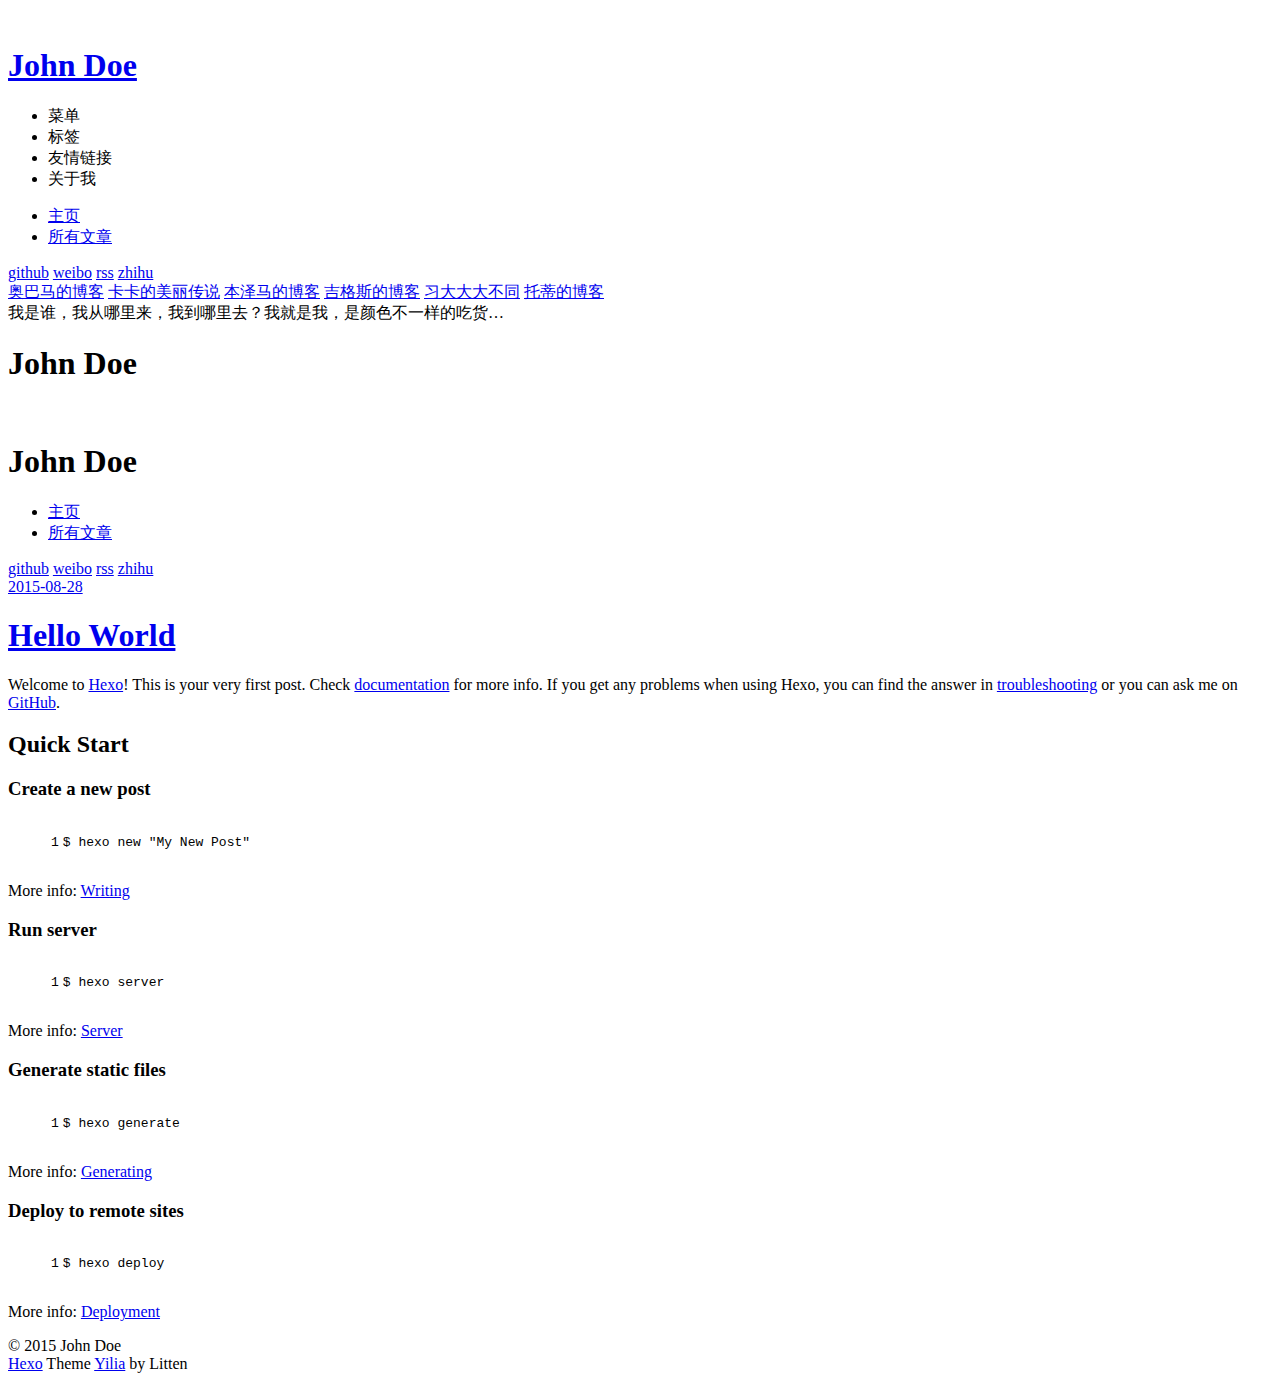
==== commit 8e462f27: "Site updated: 2015-08-28 12:58:17" ====
--- a/index.html
+++ b/index.html
@@ -8,7 +8,7 @@
   <meta name="description">
 <meta property="og:type" content="website">
 <meta property="og:title" content="Hexo">
-<meta property="og:url" content="http://yoursite.com/index.html">
+<meta property="og:url" content="http://jasonbroker.github.io/iOS-PowerfulDevelopLearning/index.html">
 <meta property="og:site_name" content="Hexo">
 <meta property="og:description">
 <meta name="twitter:card" content="summary">
@@ -20,7 +20,7 @@
   
     <link rel="icon" href="/favicon.png">
   
-  <link rel="stylesheet" href="/css/style.css" type="text/css">
+  <link rel="stylesheet" href="/iOS-PowerfulDevelopLearning/css/style.css" type="text/css">
 </head>
 <body>
   <div id="container">
@@ -97,13 +97,13 @@
 					<nav class="header-nav">
 						<div class="social">
 							
-								<a class="github" target="_blank" href="/#" title="github">github</a>
+								<a class="github" target="_blank" href="/iOS-PowerfulDevelopLearning/#" title="github">github</a>
 					        
-								<a class="weibo" target="_blank" href="/#" title="weibo">weibo</a>
+								<a class="weibo" target="_blank" href="/iOS-PowerfulDevelopLearning/#" title="weibo">weibo</a>
 					        
-								<a class="rss" target="_blank" href="/#" title="rss">rss</a>
+								<a class="rss" target="_blank" href="/iOS-PowerfulDevelopLearning/#" title="rss">rss</a>
 					        
-								<a class="zhihu" target="_blank" href="/#" title="zhihu">zhihu</a>
+								<a class="zhihu" target="_blank" href="/iOS-PowerfulDevelopLearning/#" title="zhihu">zhihu</a>
 					        
 						</div>
 					</nav>
@@ -177,13 +177,13 @@
 			<nav class="header-nav">
 				<div class="social">
 					
-						<a class="github" target="_blank" href="/#" title="github">github</a>
-			        
-						<a class="weibo" target="_blank" href="/#" title="weibo">weibo</a>
-			        
-						<a class="rss" target="_blank" href="/#" title="rss">rss</a>
-			        
-						<a class="zhihu" target="_blank" href="/#" title="zhihu">zhihu</a>
+						<a class="github" target="_blank" href="/iOS-PowerfulDevelopLearning/#" title="github">github</a>
+			        
+						<a class="weibo" target="_blank" href="/iOS-PowerfulDevelopLearning/#" title="weibo">weibo</a>
+			        
+						<a class="rss" target="_blank" href="/iOS-PowerfulDevelopLearning/#" title="rss">rss</a>
+			        
+						<a class="zhihu" target="_blank" href="/iOS-PowerfulDevelopLearning/#" title="zhihu">zhihu</a>
 			        
 				</div>
 			</nav>
@@ -195,7 +195,7 @@
     <article id="post-hello-world" class="article article-type-post" itemscope itemprop="blogPost">
   
     <div class="article-meta">
-      <a href="/2015/08/28/hello-world/" class="article-date">
+      <a href="/iOS-PowerfulDevelopLearning/2015/08/28/hello-world/" class="article-date">
   	<time datetime="2015-08-28T02:47:47.000Z" itemprop="datePublished">2015-08-28</time>
 </a>
     </div>
@@ -209,7 +209,7 @@
         
   
     <h1 itemprop="name">
-      <a class="article-title" href="/2015/08/28/hello-world/">Hello World</a>
+      <a class="article-title" href="/iOS-PowerfulDevelopLearning/2015/08/28/hello-world/">Hello World</a>
     </h1>
   
 
@@ -267,7 +267,7 @@
 </footer>
     </div>
     
-  <link rel="stylesheet" href="/fancybox/jquery.fancybox.css" type="text/css">
+  <link rel="stylesheet" href="/iOS-PowerfulDevelopLearning/fancybox/jquery.fancybox.css" type="text/css">
 
 
 <script>
@@ -284,7 +284,7 @@
 	}
 </script>
 <script src="http://7.url.cn/edu/jslib/comb/require-2.1.6,jquery-1.9.1.min.js" type="text/javascript"></script>
-<script src="/js/main.js" type="text/javascript"></script>
+<script src="/iOS-PowerfulDevelopLearning/js/main.js" type="text/javascript"></script>
 
 
 
